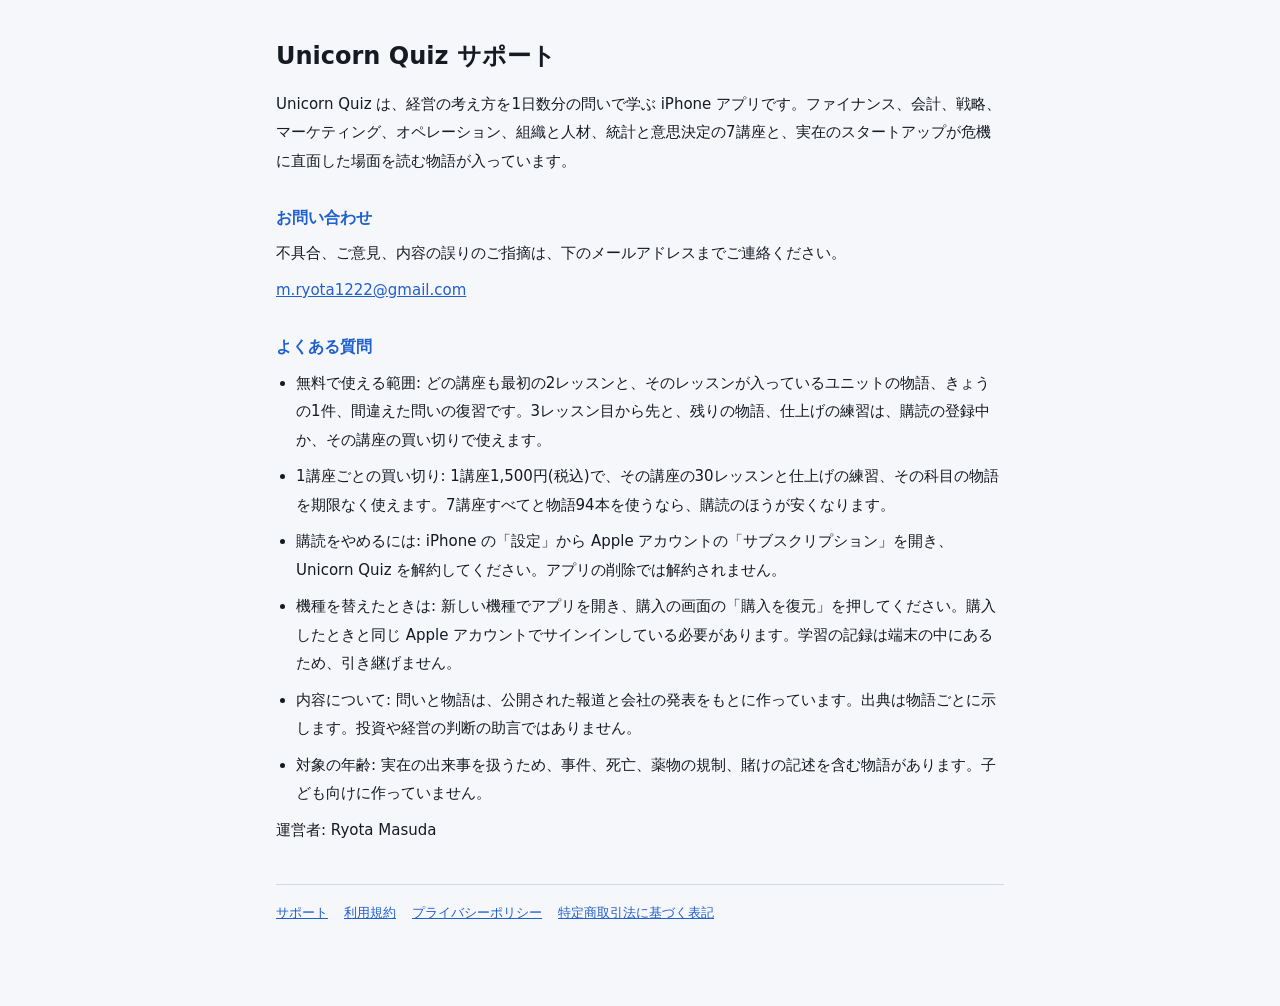
==== index.html @ a337b2cc "docs: Unicorn Quiz のサポート・規約・プライバシー・特商法の4ページを公開する Co-Authored-By: Claude Opus 5 <noreply@anthropic.co" ====
<!doctype html><html lang="ja"><head><meta charset="utf-8">
<meta name="viewport" content="width=device-width,initial-scale=1"><title>サポート | Unicorn Quiz</title>
<style>
:root{--bg:#f6f7fa;--panel:#fff;--line:#d2d9e3;--text:#161a22;--dim:#59636f;--accent:#1f5fd0}
@media (prefers-color-scheme: dark){:root{--bg:#080c18;--panel:#10172a;--line:#273252;--text:#e8ecf5;--dim:#9099b0;--accent:#7aa6f0}}
*{box-sizing:border-box}
body{background:var(--bg);color:var(--text);margin:0;line-height:1.9;font-size:15px;
 font-family:"Hiragino Sans","Hiragino Kaku Gothic ProN",system-ui,sans-serif}
main{max-width:760px;margin:0 auto;padding:40px 16px 80px}
h1{font-size:24px;line-height:1.4;margin:0 0 16px}
h2{font-size:16px;margin:28px 0 6px;color:var(--accent)}
p,li{margin:0 0 8px;overflow-wrap:anywhere}
ul{padding-left:20px;margin:0 0 8px}
a{color:var(--accent)}
nav{margin-top:40px;padding-top:16px;border-top:1px solid var(--line);font-size:13px;color:var(--dim)}
nav a{margin-right:16px}
</style></head><body><main><h1>Unicorn Quiz サポート</h1>
<p>Unicorn Quiz は、経営の考え方を1日数分の問いで学ぶ iPhone アプリです。ファイナンス、会計、戦略、マーケティング、オペレーション、組織と人材、統計と意思決定の7講座と、実在のスタートアップが危機に直面した場面を読む物語が入っています。</p>
<h2>お問い合わせ</h2>
<p>不具合、ご意見、内容の誤りのご指摘は、下のメールアドレスまでご連絡ください。</p>
<p><a href="mailto:m.ryota1222@gmail.com">m.ryota1222@gmail.com</a></p>
<h2>よくある質問</h2>
<ul>
<li>無料で使える範囲: どの講座も最初の2レッスンと、そのレッスンが入っているユニットの物語、きょうの1件、間違えた問いの復習です。3レッスン目から先と、残りの物語、仕上げの練習は、購読の登録中か、その講座の買い切りで使えます。</li>
<li>1講座ごとの買い切り: 1講座1,500円(税込)で、その講座の30レッスンと仕上げの練習、その科目の物語を期限なく使えます。7講座すべてと物語94本を使うなら、購読のほうが安くなります。</li>
<li>購読をやめるには: iPhone の「設定」から Apple アカウントの「サブスクリプション」を開き、Unicorn Quiz を解約してください。アプリの削除では解約されません。</li>
<li>機種を替えたときは: 新しい機種でアプリを開き、購入の画面の「購入を復元」を押してください。購入したときと同じ Apple アカウントでサインインしている必要があります。学習の記録は端末の中にあるため、引き継げません。</li>
<li>内容について: 問いと物語は、公開された報道と会社の発表をもとに作っています。出典は物語ごとに示します。投資や経営の判断の助言ではありません。</li>
<li>対象の年齢: 実在の出来事を扱うため、事件、死亡、薬物の規制、賭けの記述を含む物語があります。子ども向けに作っていません。</li>
</ul>
<p>運営者: Ryota Masuda</p><nav><a href="index.html">サポート</a><a href="terms.html">利用規約</a><a href="privacy.html">プライバシーポリシー</a><a href="commerce.html">特定商取引法に基づく表記</a></nav></main></body></html>
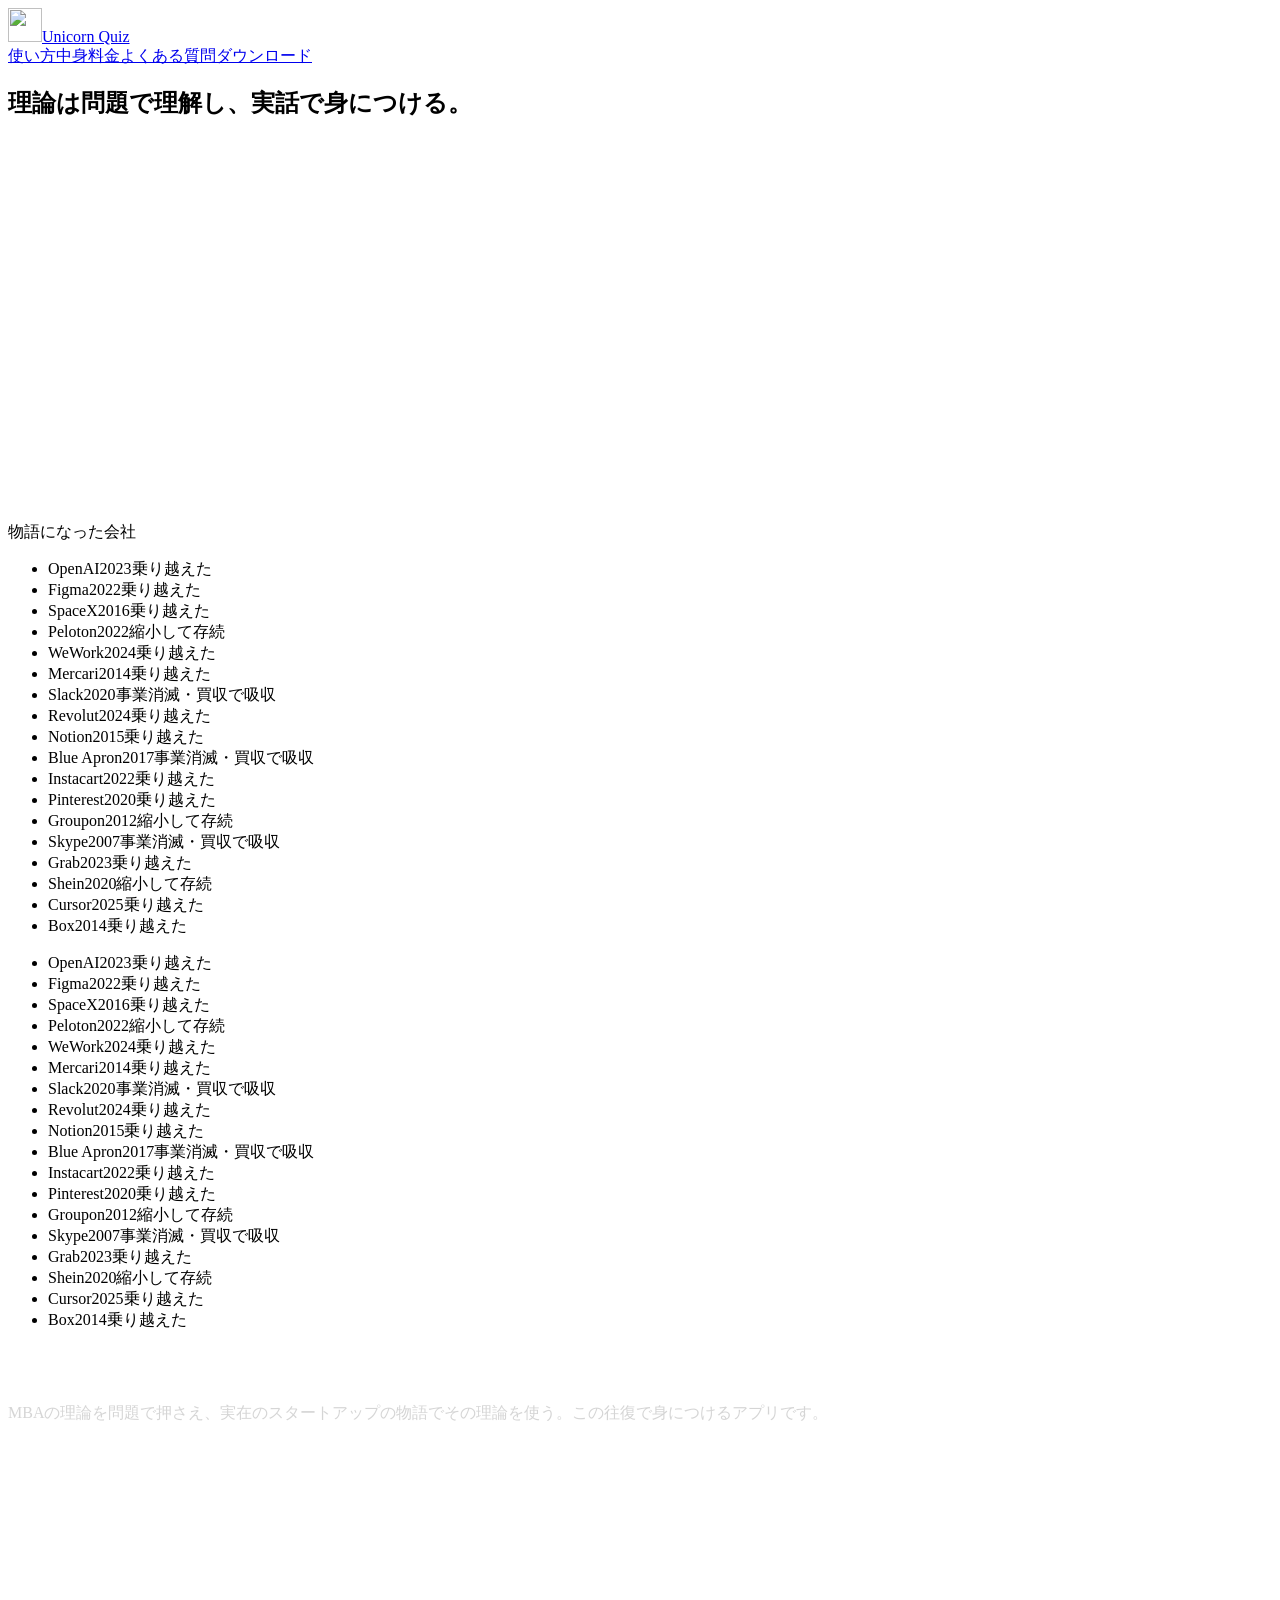
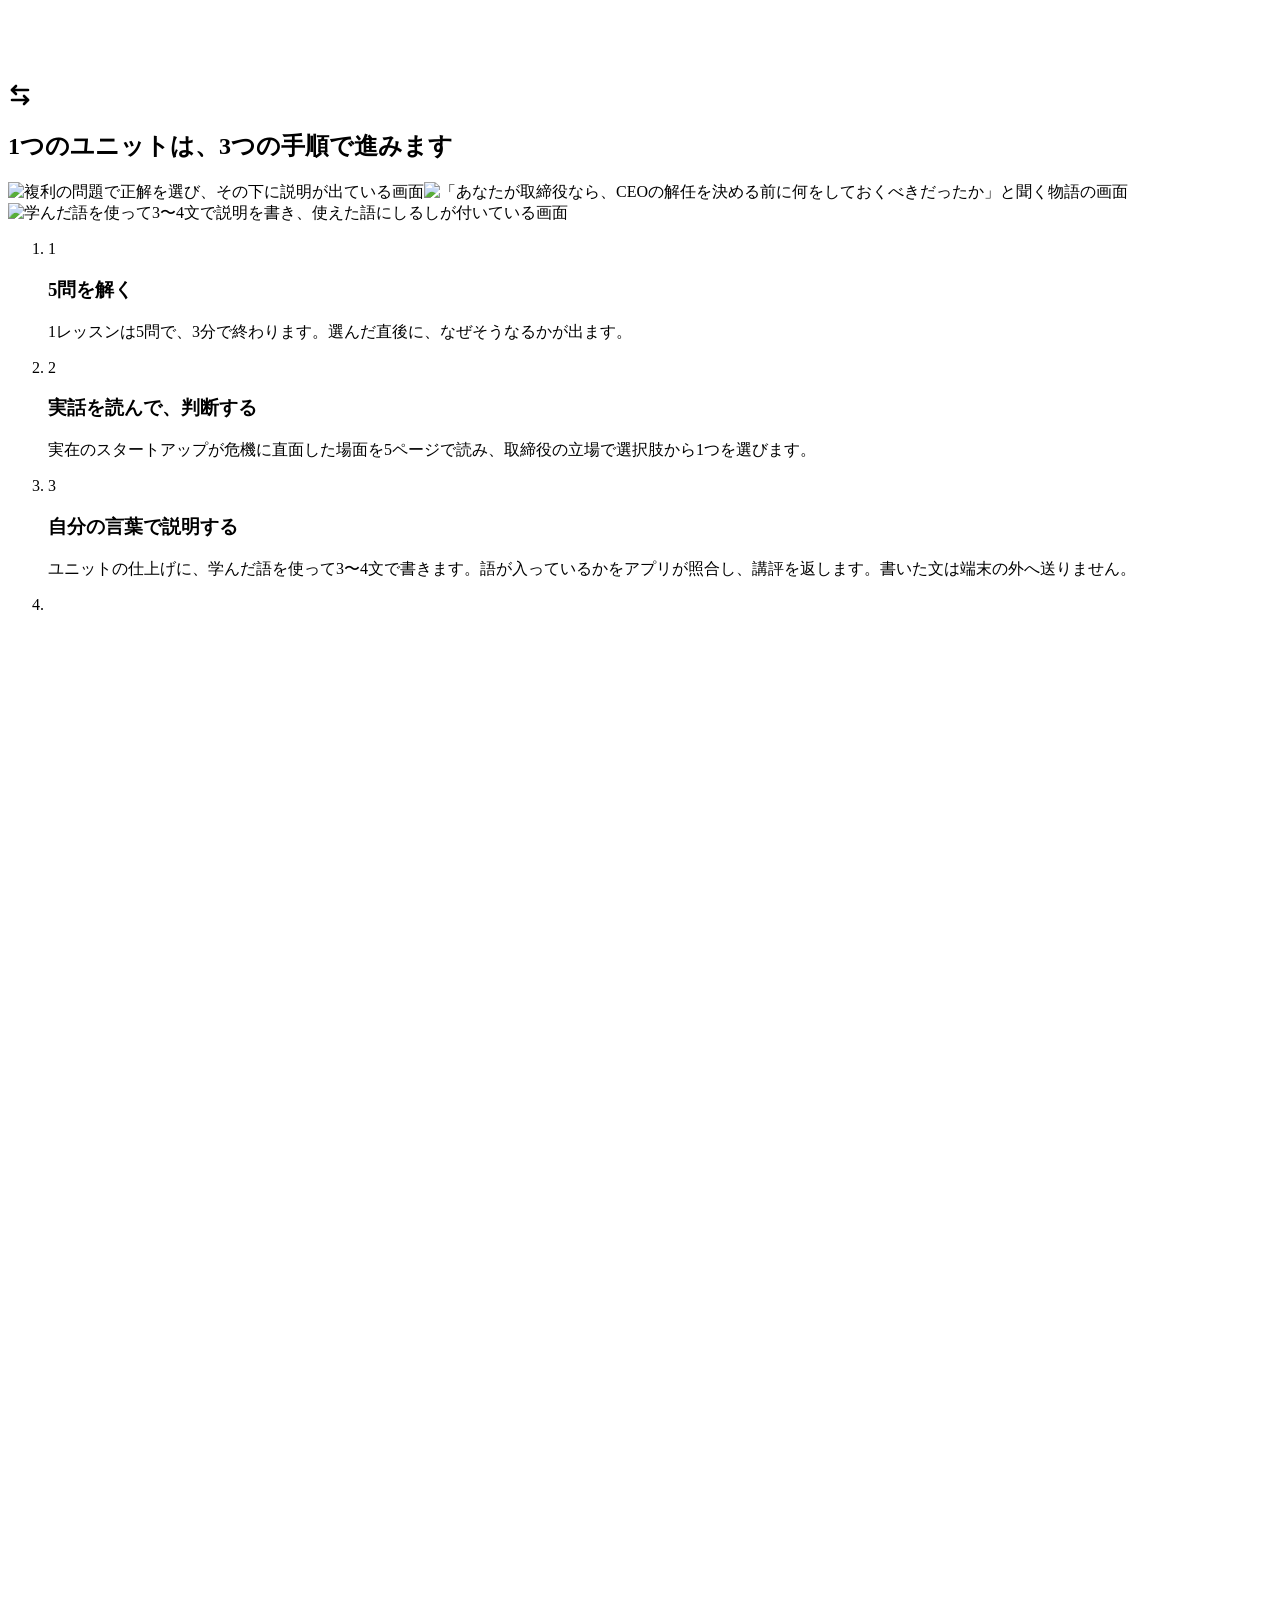
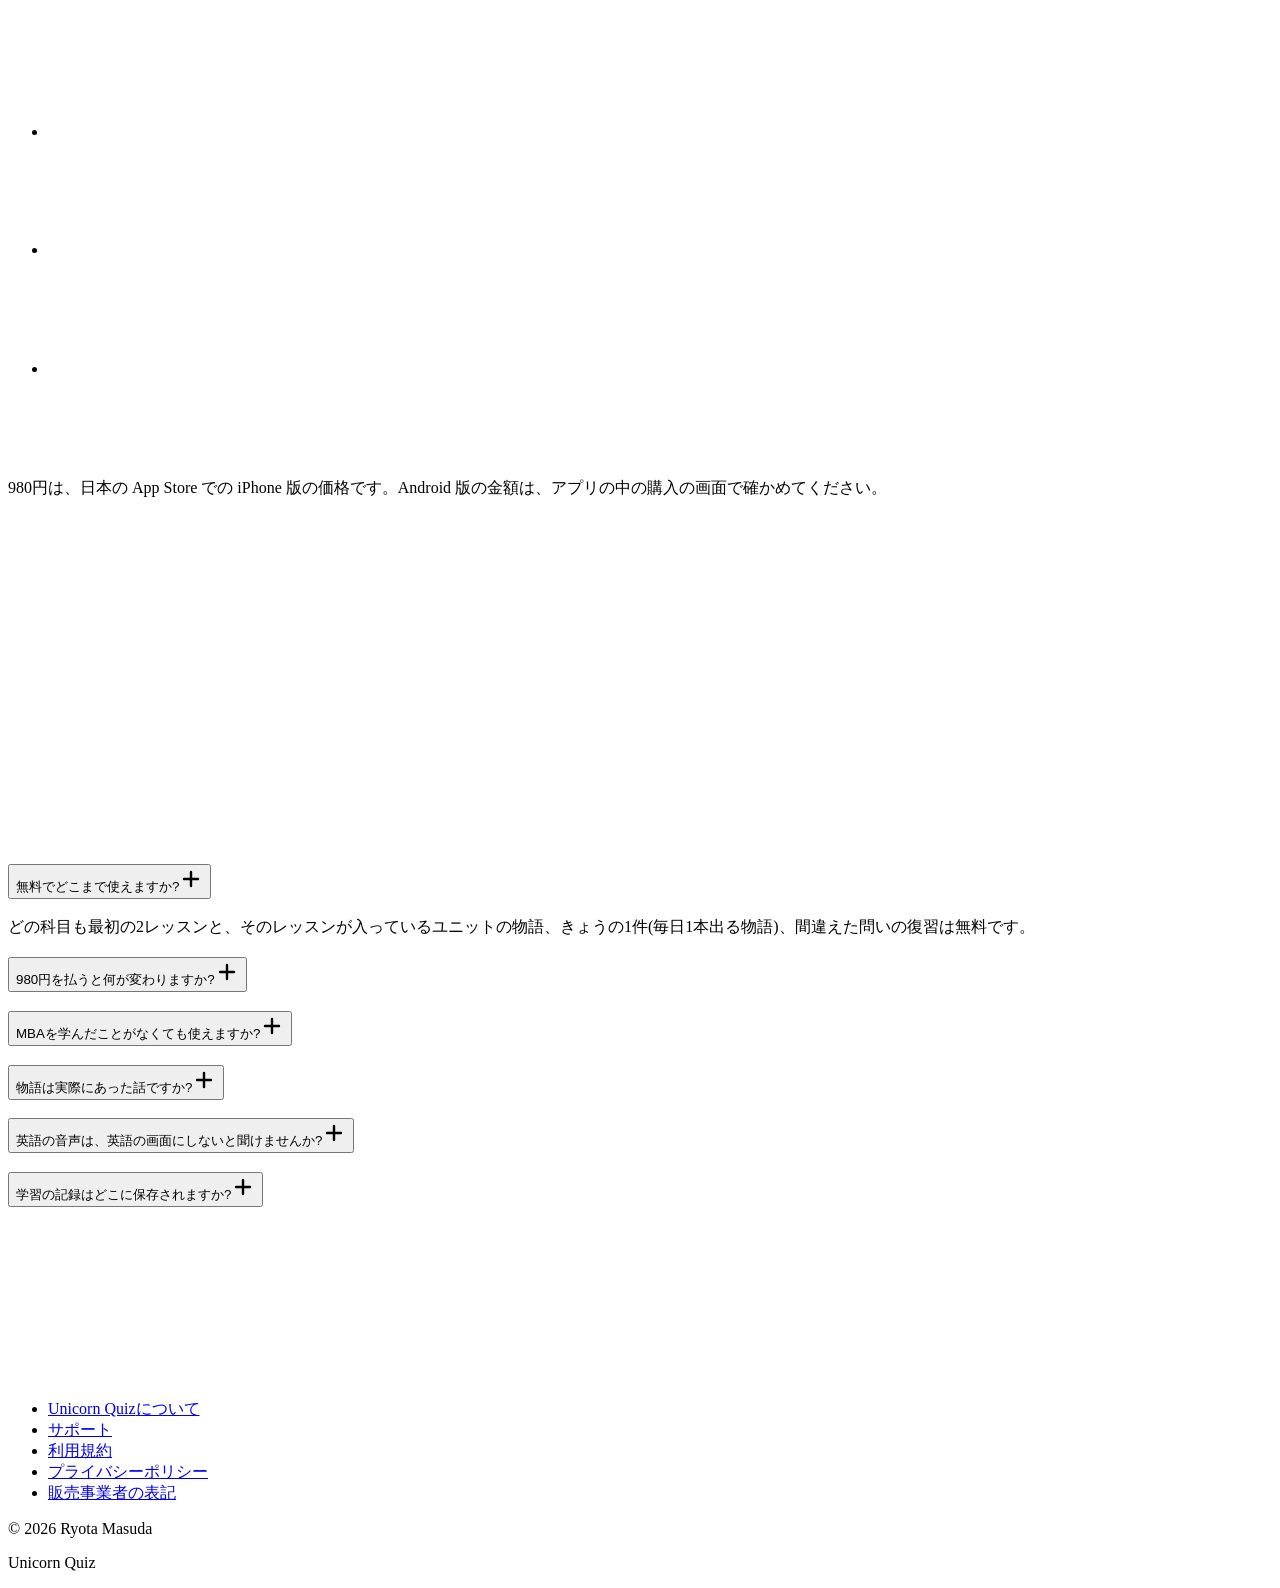
==== commit 5010159f: "feat: トップをアプリの紹介ページに替え、サポートを support.html へ移す Next.js で書き出したページを置く。privacy.html と terms.html の URL は" ====
--- a/index.html
+++ b/index.html
@@ -1,31 +1 @@
-<!doctype html><html lang="ja"><head><meta charset="utf-8">
-<meta name="viewport" content="width=device-width,initial-scale=1"><title>サポート | Unicorn Quiz</title>
-<style>
-:root{--bg:#f6f7fa;--panel:#fff;--line:#d2d9e3;--text:#161a22;--dim:#59636f;--accent:#1f5fd0}
-@media (prefers-color-scheme: dark){:root{--bg:#080c18;--panel:#10172a;--line:#273252;--text:#e8ecf5;--dim:#9099b0;--accent:#7aa6f0}}
-*{box-sizing:border-box}
-body{background:var(--bg);color:var(--text);margin:0;line-height:1.9;font-size:15px;
- font-family:"Hiragino Sans","Hiragino Kaku Gothic ProN",system-ui,sans-serif}
-main{max-width:760px;margin:0 auto;padding:40px 16px 80px}
-h1{font-size:24px;line-height:1.4;margin:0 0 16px}
-h2{font-size:16px;margin:28px 0 6px;color:var(--accent)}
-p,li{margin:0 0 8px;overflow-wrap:anywhere}
-ul{padding-left:20px;margin:0 0 8px}
-a{color:var(--accent)}
-nav{margin-top:40px;padding-top:16px;border-top:1px solid var(--line);font-size:13px;color:var(--dim)}
-nav a{margin-right:16px}
-</style></head><body><main><h1>Unicorn Quiz サポート</h1>
-<p>Unicorn Quiz は、経営の考え方を1日数分の問いで学ぶ iPhone アプリです。ファイナンス、会計、戦略、マーケティング、オペレーション、組織と人材、統計と意思決定の7講座と、実在のスタートアップが危機に直面した場面を読む物語が入っています。</p>
-<h2>お問い合わせ</h2>
-<p>不具合、ご意見、内容の誤りのご指摘は、下のメールアドレスまでご連絡ください。</p>
-<p><a href="mailto:m.ryota1222@gmail.com">m.ryota1222@gmail.com</a></p>
-<h2>よくある質問</h2>
-<ul>
-<li>無料で使える範囲: どの講座も最初の2レッスンと、そのレッスンが入っているユニットの物語、きょうの1件、間違えた問いの復習です。3レッスン目から先と、残りの物語、仕上げの練習は、購読の登録中か、その講座の買い切りで使えます。</li>
-<li>1講座ごとの買い切り: 1講座1,500円(税込)で、その講座の30レッスンと仕上げの練習、その科目の物語を期限なく使えます。7講座すべてと物語94本を使うなら、購読のほうが安くなります。</li>
-<li>購読をやめるには: iPhone の「設定」から Apple アカウントの「サブスクリプション」を開き、Unicorn Quiz を解約してください。アプリの削除では解約されません。</li>
-<li>機種を替えたときは: 新しい機種でアプリを開き、購入の画面の「購入を復元」を押してください。購入したときと同じ Apple アカウントでサインインしている必要があります。学習の記録は端末の中にあるため、引き継げません。</li>
-<li>内容について: 問いと物語は、公開された報道と会社の発表をもとに作っています。出典は物語ごとに示します。投資や経営の判断の助言ではありません。</li>
-<li>対象の年齢: 実在の出来事を扱うため、事件、死亡、薬物の規制、賭けの記述を含む物語があります。子ども向けに作っていません。</li>
-</ul>
-<p>運営者: Ryota Masuda</p><nav><a href="index.html">サポート</a><a href="terms.html">利用規約</a><a href="privacy.html">プライバシーポリシー</a><a href="commerce.html">特定商取引法に基づく表記</a></nav></main></body></html>
+<!DOCTYPE html><html lang="ja"><head><meta charSet="utf-8"/><meta name="viewport" content="width=device-width, initial-scale=1"/><link rel="preload" href="/unicornquiz-support/img/icon.png" as="image"/><link rel="preload" as="image" href="/unicornquiz-support/img/why.jpg"/><link rel="preload" as="image" href="/unicornquiz-support/img/story.jpg"/><link rel="preload" as="image" href="/unicornquiz-support/img/explain.jpg"/><link rel="stylesheet" href="/unicornquiz-support/_next/static/chunks/14knbjnxd0lnm.css" data-precedence="next"/><link rel="preload" as="script" fetchPriority="low" href="/unicornquiz-support/_next/static/chunks/0j1we3cwg31qe.js"/><script src="/unicornquiz-support/_next/static/chunks/3fbbjb0teyxpo.js" async=""></script><script src="/unicornquiz-support/_next/static/chunks/2olo2e9e-_esu.js" async=""></script><script src="/unicornquiz-support/_next/static/chunks/turbopack-3m4_ghvw83qww.js" async=""></script><script src="/unicornquiz-support/_next/static/chunks/2kl8l2e0ln__z.js" async=""></script><script src="/unicornquiz-support/_next/static/chunks/0d0ka2uyzpwrx.js" async=""></script><script src="/unicornquiz-support/_next/static/chunks/3fkvtautds3ie.js" async=""></script><link rel="preload" href="https://fonts.googleapis.com/css2?family=Archivo:wdth,wght@125,900&amp;family=Noto+Sans+JP:wght@500;700;900&amp;display=swap" as="style"/><title>Unicorn Quiz : MBAの理論を問題で理解し、スタートアップの実話で身につける</title><meta name="description" content="MBAの7科目を、1日5問の問題と、実在のスタートアップが危機に直面した物語94本で学ぶアプリです。日本語でも英語でも耳で聞けます。iPhone と Android に対応。"/><meta name="application-name" content="Unicorn Quiz"/><meta property="og:title" content="Unicorn Quiz : MBAの理論を問題で理解し、スタートアップの実話で身につける"/><meta property="og:description" content="MBAの7科目を、1日5問の問題と、実在のスタートアップが危機に直面した物語94本で学ぶアプリです。日本語でも英語でも耳で聞けます。iPhone と Android に対応。"/><meta property="og:url" content="https://ryota1222cx.github.io/unicornquiz-support"/><meta property="og:site_name" content="Unicorn Quiz"/><meta property="og:locale" content="ja_JP"/><meta property="og:image" content="https://ryota1222cx.github.io/unicornquiz-support/img/og.png"/><meta property="og:image:width" content="1200"/><meta property="og:image:height" content="630"/><meta property="og:image:alt" content="Unicorn Quiz : MBAの理論を問題で理解し、スタートアップの実話で身につける"/><meta property="og:type" content="website"/><meta name="twitter:card" content="summary_large_image"/><meta name="twitter:title" content="Unicorn Quiz : MBAの理論を問題で理解し、スタートアップの実話で身につける"/><meta name="twitter:description" content="MBAの7科目を、1日5問の問題と、実在のスタートアップが危機に直面した物語94本で学ぶアプリです。日本語でも英語でも耳で聞けます。iPhone と Android に対応。"/><meta name="twitter:image" content="https://ryota1222cx.github.io/unicornquiz-support/img/og.png"/><link rel="icon" href="/unicornquiz-support/img/icon.png"/><link rel="apple-touch-icon" href="/unicornquiz-support/img/icon.png"/><link rel="preconnect" href="https://fonts.googleapis.com"/><link rel="preconnect" href="https://fonts.gstatic.com" crossorigin=""/><link rel="stylesheet" href="https://fonts.googleapis.com/css2?family=Archivo:wdth,wght@125,900&amp;family=Noto+Sans+JP:wght@500;700;900&amp;display=swap"/><script src="/unicornquiz-support/_next/static/chunks/0cz1d0mv5g_q7.js" noModule=""></script></head><body class="antialiased"><div hidden=""><!--$--><!--/$--></div><header class="fixed inset-x-3 top-3 z-50 mx-auto max-w-4xl rounded-xl border-2 border-ink bg-white/92 shadow-[4px_4px_0_var(--color-ink)] backdrop-blur-md"><div class="flex h-13 items-center justify-between py-1.5 pl-2.5 pr-2"><a href="/unicornquiz-support/" class="latin flex items-center gap-2.5 text-[16px]"><img src="/unicornquiz-support/img/icon.png" alt="" width="34" height="34" class="rounded-lg"/>Unicorn Quiz</a><nav class="flex items-center gap-6"><a href="/unicornquiz-support/#how" class="hidden text-[13.5px] font-bold underline-offset-4 hover:underline md:block">使い方</a><a href="/unicornquiz-support/#features" class="hidden text-[13.5px] font-bold underline-offset-4 hover:underline md:block">中身</a><a href="/unicornquiz-support/#price" class="hidden text-[13.5px] font-bold underline-offset-4 hover:underline md:block">料金</a><a href="/unicornquiz-support/#faq" class="hidden text-[13.5px] font-bold underline-offset-4 hover:underline md:block">よくある質問</a><a href="https://apps.apple.com/app/apple-store/id6822587505?pt=129223245&amp;mt=8&amp;ct=home" class="rounded-lg border-2 border-ink bg-horn px-4 py-1.5 text-[13px] font-black text-ink transition-transform hover:-translate-y-0.5">ダウンロード</a></nav></div></header><main><script type="application/ld+json">{"@context":"https://schema.org","@type":"SoftwareApplication","name":"Unicorn Quiz","description":"MBAの7科目を、1日5問の問題と、実在のスタートアップが危機に直面した物語94本で学ぶアプリです。日本語でも英語でも耳で聞けます。iPhone と Android に対応。","operatingSystem":"iOS, Android","applicationCategory":"EducationalApplication","url":"https://ryota1222cx.github.io/unicornquiz-support","image":"https://ryota1222cx.github.io/unicornquiz-support/img/og.png","offers":{"@type":"Offer","price":"0","priceCurrency":"JPY"},"author":{"@type":"Person","name":"Ryota Masuda"},"downloadUrl":["https://apps.apple.com/app/apple-store/id6822587505?pt=129223245&mt=8","https://play.google.com/store/apps/details?id=com.unicornquiz.myapp"]}</script><section class="bg-navy text-white"><div class="mx-auto grid max-w-7xl items-start gap-12 px-5 pb-16 pt-28 md:min-h-[100svh] md:grid-cols-[1.05fr_0.95fr] md:gap-12 md:px-8 md:pb-20 md:pt-[max(7rem,14svh)]"><div><h1 class="text-[clamp(40px,11.6vw,58px)] font-black leading-[1.28] tracking-[-0.02em] md:text-[clamp(46px,min(6.1vw,10svh),92px)]"><span class="block overflow-hidden pb-[0.1em]"><span class="block" style="transform:translateY(115%)"><span class="mark-theory">理論</span>は</span></span><span class="block overflow-hidden pb-[0.1em]"><span class="block" style="transform:translateY(115%)">問題で理解し、</span></span><span class="block overflow-hidden pb-[0.1em]"><span class="block" style="transform:translateY(115%)"><span class="mark-story">実話</span>で</span></span><span class="block overflow-hidden pb-[0.1em]"><span class="block" style="transform:translateY(115%)">身につける。</span></span></h1><div style="opacity:0;transform:translateY(18px)"><p class="mt-6 max-w-[28em] text-[16px] text-white/85 md:text-[17px]">MBAの7科目を、1日5問の問題と、実在のスタートアップが危機に直面した物語94本で学ぶアプリです。</p><div class="mt-8"><div class="flex flex-wrap gap-4 "><a href="https://apps.apple.com/app/apple-store/id6822587505?pt=129223245&amp;mt=8&amp;ct=home" class="group inline-flex min-w-[236px] items-center justify-between gap-5 rounded-xl border-2 py-2.5 pl-5 pr-3 leading-snug text-ink transition-transform hover:-translate-x-[2px] hover:-translate-y-[2px] border-white bg-white shadow-[5px_5px_0_var(--color-horn)]"><span><span class="block text-[11.5px] font-bold text-soft">iPhone の方</span><span class="block text-[15.5px] font-black">App Store でダウンロード</span></span><span aria-hidden="true" class="grid h-9 w-9 place-items-center rounded-lg bg-ink text-white"><svg xmlns="http://www.w3.org/2000/svg" width="24" height="24" viewBox="0 0 24 24" fill="none" stroke="currentColor" stroke-width="2.6" stroke-linecap="round" stroke-linejoin="round" class="lucide lucide-arrow-down h-5 w-5" aria-hidden="true"><path d="M12 5v14"></path><path d="m19 12-7 7-7-7"></path></svg></span></a><a href="https://play.google.com/store/apps/details?id=com.unicornquiz.myapp&amp;referrer=utm_source%3Dhome%26utm_medium%3Dsite" class="group inline-flex min-w-[236px] items-center justify-between gap-5 rounded-xl border-2 py-2.5 pl-5 pr-3 leading-snug text-ink transition-transform hover:-translate-x-[2px] hover:-translate-y-[2px] border-white bg-white shadow-[5px_5px_0_var(--color-horn)]"><span><span class="block text-[11.5px] font-bold text-soft">Android の方</span><span class="block text-[15.5px] font-black">Google Play でダウンロード</span></span><span aria-hidden="true" class="grid h-9 w-9 place-items-center rounded-lg bg-ink text-white"><svg xmlns="http://www.w3.org/2000/svg" width="24" height="24" viewBox="0 0 24 24" fill="none" stroke="currentColor" stroke-width="2.6" stroke-linecap="round" stroke-linejoin="round" class="lucide lucide-arrow-down h-5 w-5" aria-hidden="true"><path d="M12 5v14"></path><path d="m19 12-7 7-7-7"></path></svg></span></a></div></div><p class="mt-4 text-[13px] text-white/65">無料で始められます。アカウント登録はありません。</p></div></div><div class="mx-auto w-full max-w-[520px]" style="opacity:0;transform:translateY(50px)"><p class="mb-3 w-fit rounded-md bg-white px-3 py-1 text-[13px] font-black text-ink">アプリに入っている問題を、ここで1問</p><div class="rounded-[1.4rem] border-2 border-ink bg-white text-ink shadow-[8px_8px_0_var(--color-horn)]"><div class="flex border-b-2 border-ink text-[13px] font-bold" role="tablist" aria-label="アプリに入っている問題を、ここで1問"><button role="tab" aria-selected="true" class="flex flex-1 items-center justify-center gap-2 py-3 transition-colors first:rounded-tl-[1.25rem] last:rounded-tr-[1.25rem] border-r-2 border-ink bg-theory text-white"><span class="latin text-[15px]">1</span>理論を問題で</button><button role="tab" aria-selected="false" class="flex flex-1 items-center justify-center gap-2 py-3 transition-colors first:rounded-tl-[1.25rem] last:rounded-tr-[1.25rem]  bg-paper text-soft"><span class="latin text-[15px]">2</span>実話で使う</button></div><div class="p-5 md:p-6" style="opacity:1;transform:none"><p class="text-[12px] font-bold text-soft">組織と人材<!-- --> / <!-- -->交渉と企業統治<!-- --> / <!-- -->取締役会の役割</p><p class="mt-3 text-[16px] font-bold leading-[1.6] md:text-[17px]">株式会社の取締役会の主な役割として正しいものはどれか。</p><ul class="mt-4 space-y-2.5"><li><button class="w-full rounded-xl border-2 px-4 py-3 text-left text-[14px] font-bold leading-snug transition-all border-line bg-white hover:border-ink hover:shadow-[3px_3px_0_var(--color-ink)]"><span class="flex items-start gap-2"><span>株主総会で決まった配当を、株主ごとに計算して支払う手続きを行う</span></span></button></li><li><button class="w-full rounded-xl border-2 px-4 py-3 text-left text-[14px] font-bold leading-snug transition-all border-line bg-white hover:border-ink hover:shadow-[3px_3px_0_var(--color-ink)]"><span class="flex items-start gap-2"><span>経営の監督と、社長の選任・解任や大きな投資などの重要な決定の承認</span></span></button></li><li><button class="w-full rounded-xl border-2 px-4 py-3 text-left text-[14px] font-bold leading-snug transition-all border-line bg-white hover:border-ink hover:shadow-[3px_3px_0_var(--color-ink)]"><span class="flex items-start gap-2"><span>社員の採用と評価の最終判断を行い、人事の方針を細かく決める</span></span></button></li><li><button class="w-full rounded-xl border-2 px-4 py-3 text-left text-[14px] font-bold leading-snug transition-all border-line bg-white hover:border-ink hover:shadow-[3px_3px_0_var(--color-ink)]"><span class="flex items-start gap-2"><span>日々の業務の進め方を細かく決め、各部門に指示を出して進み具合を管理する</span></span></button></li></ul><div aria-live="polite"></div></div></div></div></div></section><div class="relative flex items-stretch border-y-2 border-ink bg-horn"><p class="relative z-10 flex shrink-0 items-center border-r-2 border-ink bg-ink px-4 text-[12.5px] font-bold text-white md:px-6 md:text-[14px]">物語になった会社</p><div class="overflow-hidden py-3"><div class="marquee-track"><ul aria-hidden="false" class="flex shrink-0 items-center"><li class="flex items-center gap-2.5 whitespace-nowrap px-5"><span class="latin text-[17px] md:text-[20px]">OpenAI</span><span class="latin text-[13px] opacity-60">2023</span><span class="rounded-md border-2 border-ink px-2 py-0.5 text-[11.5px] font-bold leading-tight bg-ok text-white">乗り越えた</span></li><li class="flex items-center gap-2.5 whitespace-nowrap px-5"><span class="latin text-[17px] md:text-[20px]">Figma</span><span class="latin text-[13px] opacity-60">2022</span><span class="rounded-md border-2 border-ink px-2 py-0.5 text-[11.5px] font-bold leading-tight bg-ok text-white">乗り越えた</span></li><li class="flex items-center gap-2.5 whitespace-nowrap px-5"><span class="latin text-[17px] md:text-[20px]">SpaceX</span><span class="latin text-[13px] opacity-60">2016</span><span class="rounded-md border-2 border-ink px-2 py-0.5 text-[11.5px] font-bold leading-tight bg-ok text-white">乗り越えた</span></li><li class="flex items-center gap-2.5 whitespace-nowrap px-5"><span class="latin text-[17px] md:text-[20px]">Peloton</span><span class="latin text-[13px] opacity-60">2022</span><span class="rounded-md border-2 border-ink px-2 py-0.5 text-[11.5px] font-bold leading-tight bg-white text-ink">縮小して存続</span></li><li class="flex items-center gap-2.5 whitespace-nowrap px-5"><span class="latin text-[17px] md:text-[20px]">WeWork</span><span class="latin text-[13px] opacity-60">2024</span><span class="rounded-md border-2 border-ink px-2 py-0.5 text-[11.5px] font-bold leading-tight bg-ok text-white">乗り越えた</span></li><li class="flex items-center gap-2.5 whitespace-nowrap px-5"><span class="latin text-[17px] md:text-[20px]">Mercari</span><span class="latin text-[13px] opacity-60">2014</span><span class="rounded-md border-2 border-ink px-2 py-0.5 text-[11.5px] font-bold leading-tight bg-ok text-white">乗り越えた</span></li><li class="flex items-center gap-2.5 whitespace-nowrap px-5"><span class="latin text-[17px] md:text-[20px]">Slack</span><span class="latin text-[13px] opacity-60">2020</span><span class="rounded-md border-2 border-ink px-2 py-0.5 text-[11.5px] font-bold leading-tight bg-ink text-white">事業消滅・買収で吸収</span></li><li class="flex items-center gap-2.5 whitespace-nowrap px-5"><span class="latin text-[17px] md:text-[20px]">Revolut</span><span class="latin text-[13px] opacity-60">2024</span><span class="rounded-md border-2 border-ink px-2 py-0.5 text-[11.5px] font-bold leading-tight bg-ok text-white">乗り越えた</span></li><li class="flex items-center gap-2.5 whitespace-nowrap px-5"><span class="latin text-[17px] md:text-[20px]">Notion</span><span class="latin text-[13px] opacity-60">2015</span><span class="rounded-md border-2 border-ink px-2 py-0.5 text-[11.5px] font-bold leading-tight bg-ok text-white">乗り越えた</span></li><li class="flex items-center gap-2.5 whitespace-nowrap px-5"><span class="latin text-[17px] md:text-[20px]">Blue Apron</span><span class="latin text-[13px] opacity-60">2017</span><span class="rounded-md border-2 border-ink px-2 py-0.5 text-[11.5px] font-bold leading-tight bg-ink text-white">事業消滅・買収で吸収</span></li><li class="flex items-center gap-2.5 whitespace-nowrap px-5"><span class="latin text-[17px] md:text-[20px]">Instacart</span><span class="latin text-[13px] opacity-60">2022</span><span class="rounded-md border-2 border-ink px-2 py-0.5 text-[11.5px] font-bold leading-tight bg-ok text-white">乗り越えた</span></li><li class="flex items-center gap-2.5 whitespace-nowrap px-5"><span class="latin text-[17px] md:text-[20px]">Pinterest</span><span class="latin text-[13px] opacity-60">2020</span><span class="rounded-md border-2 border-ink px-2 py-0.5 text-[11.5px] font-bold leading-tight bg-ok text-white">乗り越えた</span></li><li class="flex items-center gap-2.5 whitespace-nowrap px-5"><span class="latin text-[17px] md:text-[20px]">Groupon</span><span class="latin text-[13px] opacity-60">2012</span><span class="rounded-md border-2 border-ink px-2 py-0.5 text-[11.5px] font-bold leading-tight bg-white text-ink">縮小して存続</span></li><li class="flex items-center gap-2.5 whitespace-nowrap px-5"><span class="latin text-[17px] md:text-[20px]">Skype</span><span class="latin text-[13px] opacity-60">2007</span><span class="rounded-md border-2 border-ink px-2 py-0.5 text-[11.5px] font-bold leading-tight bg-ink text-white">事業消滅・買収で吸収</span></li><li class="flex items-center gap-2.5 whitespace-nowrap px-5"><span class="latin text-[17px] md:text-[20px]">Grab</span><span class="latin text-[13px] opacity-60">2023</span><span class="rounded-md border-2 border-ink px-2 py-0.5 text-[11.5px] font-bold leading-tight bg-ok text-white">乗り越えた</span></li><li class="flex items-center gap-2.5 whitespace-nowrap px-5"><span class="latin text-[17px] md:text-[20px]">Shein</span><span class="latin text-[13px] opacity-60">2020</span><span class="rounded-md border-2 border-ink px-2 py-0.5 text-[11.5px] font-bold leading-tight bg-white text-ink">縮小して存続</span></li><li class="flex items-center gap-2.5 whitespace-nowrap px-5"><span class="latin text-[17px] md:text-[20px]">Cursor</span><span class="latin text-[13px] opacity-60">2025</span><span class="rounded-md border-2 border-ink px-2 py-0.5 text-[11.5px] font-bold leading-tight bg-ok text-white">乗り越えた</span></li><li class="flex items-center gap-2.5 whitespace-nowrap px-5"><span class="latin text-[17px] md:text-[20px]">Box</span><span class="latin text-[13px] opacity-60">2014</span><span class="rounded-md border-2 border-ink px-2 py-0.5 text-[11.5px] font-bold leading-tight bg-ok text-white">乗り越えた</span></li></ul><ul aria-hidden="true" class="flex shrink-0 items-center"><li class="flex items-center gap-2.5 whitespace-nowrap px-5"><span class="latin text-[17px] md:text-[20px]">OpenAI</span><span class="latin text-[13px] opacity-60">2023</span><span class="rounded-md border-2 border-ink px-2 py-0.5 text-[11.5px] font-bold leading-tight bg-ok text-white">乗り越えた</span></li><li class="flex items-center gap-2.5 whitespace-nowrap px-5"><span class="latin text-[17px] md:text-[20px]">Figma</span><span class="latin text-[13px] opacity-60">2022</span><span class="rounded-md border-2 border-ink px-2 py-0.5 text-[11.5px] font-bold leading-tight bg-ok text-white">乗り越えた</span></li><li class="flex items-center gap-2.5 whitespace-nowrap px-5"><span class="latin text-[17px] md:text-[20px]">SpaceX</span><span class="latin text-[13px] opacity-60">2016</span><span class="rounded-md border-2 border-ink px-2 py-0.5 text-[11.5px] font-bold leading-tight bg-ok text-white">乗り越えた</span></li><li class="flex items-center gap-2.5 whitespace-nowrap px-5"><span class="latin text-[17px] md:text-[20px]">Peloton</span><span class="latin text-[13px] opacity-60">2022</span><span class="rounded-md border-2 border-ink px-2 py-0.5 text-[11.5px] font-bold leading-tight bg-white text-ink">縮小して存続</span></li><li class="flex items-center gap-2.5 whitespace-nowrap px-5"><span class="latin text-[17px] md:text-[20px]">WeWork</span><span class="latin text-[13px] opacity-60">2024</span><span class="rounded-md border-2 border-ink px-2 py-0.5 text-[11.5px] font-bold leading-tight bg-ok text-white">乗り越えた</span></li><li class="flex items-center gap-2.5 whitespace-nowrap px-5"><span class="latin text-[17px] md:text-[20px]">Mercari</span><span class="latin text-[13px] opacity-60">2014</span><span class="rounded-md border-2 border-ink px-2 py-0.5 text-[11.5px] font-bold leading-tight bg-ok text-white">乗り越えた</span></li><li class="flex items-center gap-2.5 whitespace-nowrap px-5"><span class="latin text-[17px] md:text-[20px]">Slack</span><span class="latin text-[13px] opacity-60">2020</span><span class="rounded-md border-2 border-ink px-2 py-0.5 text-[11.5px] font-bold leading-tight bg-ink text-white">事業消滅・買収で吸収</span></li><li class="flex items-center gap-2.5 whitespace-nowrap px-5"><span class="latin text-[17px] md:text-[20px]">Revolut</span><span class="latin text-[13px] opacity-60">2024</span><span class="rounded-md border-2 border-ink px-2 py-0.5 text-[11.5px] font-bold leading-tight bg-ok text-white">乗り越えた</span></li><li class="flex items-center gap-2.5 whitespace-nowrap px-5"><span class="latin text-[17px] md:text-[20px]">Notion</span><span class="latin text-[13px] opacity-60">2015</span><span class="rounded-md border-2 border-ink px-2 py-0.5 text-[11.5px] font-bold leading-tight bg-ok text-white">乗り越えた</span></li><li class="flex items-center gap-2.5 whitespace-nowrap px-5"><span class="latin text-[17px] md:text-[20px]">Blue Apron</span><span class="latin text-[13px] opacity-60">2017</span><span class="rounded-md border-2 border-ink px-2 py-0.5 text-[11.5px] font-bold leading-tight bg-ink text-white">事業消滅・買収で吸収</span></li><li class="flex items-center gap-2.5 whitespace-nowrap px-5"><span class="latin text-[17px] md:text-[20px]">Instacart</span><span class="latin text-[13px] opacity-60">2022</span><span class="rounded-md border-2 border-ink px-2 py-0.5 text-[11.5px] font-bold leading-tight bg-ok text-white">乗り越えた</span></li><li class="flex items-center gap-2.5 whitespace-nowrap px-5"><span class="latin text-[17px] md:text-[20px]">Pinterest</span><span class="latin text-[13px] opacity-60">2020</span><span class="rounded-md border-2 border-ink px-2 py-0.5 text-[11.5px] font-bold leading-tight bg-ok text-white">乗り越えた</span></li><li class="flex items-center gap-2.5 whitespace-nowrap px-5"><span class="latin text-[17px] md:text-[20px]">Groupon</span><span class="latin text-[13px] opacity-60">2012</span><span class="rounded-md border-2 border-ink px-2 py-0.5 text-[11.5px] font-bold leading-tight bg-white text-ink">縮小して存続</span></li><li class="flex items-center gap-2.5 whitespace-nowrap px-5"><span class="latin text-[17px] md:text-[20px]">Skype</span><span class="latin text-[13px] opacity-60">2007</span><span class="rounded-md border-2 border-ink px-2 py-0.5 text-[11.5px] font-bold leading-tight bg-ink text-white">事業消滅・買収で吸収</span></li><li class="flex items-center gap-2.5 whitespace-nowrap px-5"><span class="latin text-[17px] md:text-[20px]">Grab</span><span class="latin text-[13px] opacity-60">2023</span><span class="rounded-md border-2 border-ink px-2 py-0.5 text-[11.5px] font-bold leading-tight bg-ok text-white">乗り越えた</span></li><li class="flex items-center gap-2.5 whitespace-nowrap px-5"><span class="latin text-[17px] md:text-[20px]">Shein</span><span class="latin text-[13px] opacity-60">2020</span><span class="rounded-md border-2 border-ink px-2 py-0.5 text-[11.5px] font-bold leading-tight bg-white text-ink">縮小して存続</span></li><li class="flex items-center gap-2.5 whitespace-nowrap px-5"><span class="latin text-[17px] md:text-[20px]">Cursor</span><span class="latin text-[13px] opacity-60">2025</span><span class="rounded-md border-2 border-ink px-2 py-0.5 text-[11.5px] font-bold leading-tight bg-ok text-white">乗り越えた</span></li><li class="flex items-center gap-2.5 whitespace-nowrap px-5"><span class="latin text-[17px] md:text-[20px]">Box</span><span class="latin text-[13px] opacity-60">2014</span><span class="rounded-md border-2 border-ink px-2 py-0.5 text-[11.5px] font-bold leading-tight bg-ok text-white">乗り越えた</span></li></ul></div></div></div><section class="mx-auto max-w-7xl px-5 py-24 md:px-8 md:py-36"><div style="opacity:0;transform:translateY(28px)"><h2 class="text-[clamp(30px,7vw,64px)] font-black leading-[1.25] tracking-[-0.02em]"><span class="inline-block">読んで分かった理論を、</span><span class="inline-block">実話の場面で</span><span class="inline-block">使ってみる</span></h2></div><p class="mt-8 max-w-[24em] text-[clamp(21px,3.4vw,36px)] font-black leading-[1.6]" aria-label="MBAの理論を問題で押さえ、実在のスタートアップの物語でその理論を使う。この往復で身につけるアプリです。"><span aria-hidden="true"><span style="opacity:0.16">M</span></span><span aria-hidden="true"><span style="opacity:0.16">B</span></span><span aria-hidden="true"><span style="opacity:0.16">A</span></span><span aria-hidden="true"><span style="opacity:0.16">の</span></span><span aria-hidden="true"><span style="opacity:0.16">理</span></span><span aria-hidden="true"><span style="opacity:0.16">論</span></span><span aria-hidden="true"><span style="opacity:0.16">を</span></span><span aria-hidden="true"><span style="opacity:0.16">問</span></span><span aria-hidden="true"><span style="opacity:0.16">題</span></span><span aria-hidden="true"><span style="opacity:0.16">で</span></span><span aria-hidden="true"><span style="opacity:0.16">押</span></span><span aria-hidden="true"><span style="opacity:0.16">さ</span></span><span aria-hidden="true"><span style="opacity:0.16">え</span></span><span aria-hidden="true"><span style="opacity:0.16">、</span></span><span aria-hidden="true"><span style="opacity:0.16">実</span></span><span aria-hidden="true"><span style="opacity:0.16">在</span></span><span aria-hidden="true"><span style="opacity:0.16">の</span></span><span aria-hidden="true"><span style="opacity:0.16">ス</span></span><span aria-hidden="true"><span style="opacity:0.16">タ</span></span><span aria-hidden="true"><span style="opacity:0.16">ー</span></span><span aria-hidden="true"><span style="opacity:0.16">ト</span></span><span aria-hidden="true"><span style="opacity:0.16">ア</span></span><span aria-hidden="true"><span style="opacity:0.16">ッ</span></span><span aria-hidden="true"><span style="opacity:0.16">プ</span></span><span aria-hidden="true"><span style="opacity:0.16">の</span></span><span aria-hidden="true"><span style="opacity:0.16">物</span></span><span aria-hidden="true"><span style="opacity:0.16">語</span></span><span aria-hidden="true"><span style="opacity:0.16">で</span></span><span aria-hidden="true"><span style="opacity:0.16">そ</span></span><span aria-hidden="true"><span style="opacity:0.16">の</span></span><span aria-hidden="true"><span style="opacity:0.16">理</span></span><span aria-hidden="true"><span style="opacity:0.16">論</span></span><span aria-hidden="true"><span style="opacity:0.16">を</span></span><span aria-hidden="true"><span style="opacity:0.16">使</span></span><span aria-hidden="true"><span style="opacity:0.16">う</span></span><span aria-hidden="true"><span style="opacity:0.16">。</span></span><span aria-hidden="true"><span style="opacity:0.16">こ</span></span><span aria-hidden="true"><span style="opacity:0.16">の</span></span><span aria-hidden="true"><span style="opacity:0.16">往</span></span><span aria-hidden="true"><span style="opacity:0.16">復</span></span><span aria-hidden="true"><span style="opacity:0.16">で</span></span><span aria-hidden="true"><span style="opacity:0.16">身</span></span><span aria-hidden="true"><span style="opacity:0.16">に</span></span><span aria-hidden="true"><span style="opacity:0.16">つ</span></span><span aria-hidden="true"><span style="opacity:0.16">け</span></span><span aria-hidden="true"><span style="opacity:0.16">る</span></span><span aria-hidden="true"><span style="opacity:0.16">ア</span></span><span aria-hidden="true"><span style="opacity:0.16">プ</span></span><span aria-hidden="true"><span style="opacity:0.16">リ</span></span><span aria-hidden="true"><span style="opacity:0.16">で</span></span><span aria-hidden="true"><span style="opacity:0.16">す</span></span><span aria-hidden="true"><span style="opacity:0.16">。</span></span></p><div class="mt-14 grid items-stretch gap-4 md:mt-20 md:grid-cols-[1fr_auto_1fr] md:gap-6"><div class="" style="opacity:0;transform:translateY(28px)"><article class="h-full overflow-hidden rounded-[1.4rem] border-2 border-ink shadow-[6px_6px_0_var(--color-ink)] p-7 md:p-10 bg-theory text-white"><p class="w-fit rounded-md border-2 border-ink bg-white px-3 py-0.5 text-[14px] font-black text-ink">理論</p><h3 class="mt-4 text-[clamp(26px,3.6vw,44px)] font-black leading-[1.25]">問題で理解する</h3><p class="mt-4 text-[15px] md:text-[16px]">1レッスンは5問で、3分で終わります。4つの選択肢には、正解にも誤りにも、なぜそうなるかの説明が付きます。</p></article></div><div class="md:col-start-3" style="opacity:0;transform:translateY(28px)"><article class="h-full overflow-hidden rounded-[1.4rem] border-2 border-ink shadow-[6px_6px_0_var(--color-ink)] p-7 md:p-10 bg-horn"><p class="w-fit rounded-md border-2 border-ink bg-white px-3 py-0.5 text-[14px] font-black text-ink">実話</p><h3 class="mt-4 text-[clamp(26px,3.6vw,44px)] font-black leading-[1.25]">物語で使う</h3><p class="mt-4 text-[15px] md:text-[16px]">実際に起きた出来事を5ページで読み、「あなたが取締役ならどう決めるか」に答えます。物語は、その理論を学ぶユニットと結び付いています。</p></article></div><div aria-hidden="true" class="flex items-center justify-center md:col-start-2 md:row-start-1"><span class="grid h-14 w-14 rotate-90 place-items-center rounded-full border-2 border-ink bg-white shadow-[3px_3px_0_var(--color-ink)] md:rotate-0"><svg xmlns="http://www.w3.org/2000/svg" width="24" height="24" viewBox="0 0 24 24" fill="none" stroke="currentColor" stroke-width="2.6" stroke-linecap="round" stroke-linejoin="round" class="lucide lucide-arrow-left-right h-6 w-6" aria-hidden="true"><path d="M8 3 4 7l4 4"></path><path d="M4 7h16"></path><path d="m16 21 4-4-4-4"></path><path d="M20 17H4"></path></svg></span></div></div></section><section id="how" class="relative h-[300svh] scroll-mt-0 border-y-2 border-ink bg-theory-soft"><div class="sticky top-0 flex h-[100svh] flex-col overflow-hidden pt-20 md:pt-24"><div class="mx-auto grid w-full max-w-7xl flex-1 grid-rows-[auto_1fr_auto] gap-5 px-5 pb-6 md:grid-cols-2 md:grid-rows-[auto_1fr] md:gap-x-16 md:px-8 md:pb-12"><h2 class="text-[clamp(24px,6vw,56px)] font-black leading-[1.3] tracking-[-0.02em] md:col-span-2"><span class="inline-block">1つのユニットは、</span><span class="inline-block">3つの手順で進みます</span></h2><div class="row-start-2 flex min-h-0 items-center justify-center md:col-start-2"><div class="relative aspect-[1320/2868] overflow-hidden rounded-[2.4rem] border-[7px] border-ink bg-white shadow-[8px_8px_0_var(--color-horn)] h-[calc(100%-10px)] max-h-[610px]"><img src="/unicornquiz-support/img/why.jpg" alt="複利の問題で正解を選び、その下に説明が出ている画面" class="absolute inset-0 h-full w-full object-cover object-top transition-opacity duration-500 opacity-100"/><img src="/unicornquiz-support/img/story.jpg" alt="「あなたが取締役なら、CEOの解任を決める前に何をしておくべきだったか」と聞く物語の画面" class="absolute inset-0 h-full w-full object-cover object-top transition-opacity duration-500 opacity-0"/><img src="/unicornquiz-support/img/explain.jpg" alt="学んだ語を使って3〜4文で説明を書き、使えた語にしるしが付いている画面" class="absolute inset-0 h-full w-full object-cover object-top transition-opacity duration-500 opacity-0"/></div></div><ol class="row-start-3 md:col-start-1 md:row-start-2 md:flex md:flex-col md:justify-center md:gap-4"><li class="rounded-2xl border-2 transition-all duration-300 md:px-6 md:py-5 block border-transparent md:border-ink md:bg-white md:shadow-[5px_5px_0_var(--color-ink)]"><div class="flex items-start gap-4"><span aria-hidden="true" class="latin text-[46px] leading-[1] text-theory md:text-[56px]">1</span><div><h3 class="text-[19px] font-black leading-snug md:text-[23px]">5問を解く</h3><p class="mt-1.5 text-[13.5px] leading-relaxed text-soft md:text-[15px]">1レッスンは5問で、3分で終わります。選んだ直後に、なぜそうなるかが出ます。</p></div></div></li><li class="rounded-2xl border-2 transition-all duration-300 md:px-6 md:py-5 hidden border-transparent md:block md:opacity-40"><div class="flex items-start gap-4"><span aria-hidden="true" class="latin text-[46px] leading-[1] text-theory md:text-[56px]">2</span><div><h3 class="text-[19px] font-black leading-snug md:text-[23px]">実話を読んで、判断する</h3><p class="mt-1.5 text-[13.5px] leading-relaxed text-soft md:text-[15px]">実在のスタートアップが危機に直面した場面を5ページで読み、取締役の立場で選択肢から1つを選びます。</p></div></div></li><li class="rounded-2xl border-2 transition-all duration-300 md:px-6 md:py-5 hidden border-transparent md:block md:opacity-40"><div class="flex items-start gap-4"><span aria-hidden="true" class="latin text-[46px] leading-[1] text-theory md:text-[56px]">3</span><div><h3 class="text-[19px] font-black leading-snug md:text-[23px]">自分の言葉で説明する</h3><p class="mt-1.5 text-[13.5px] leading-relaxed text-soft md:text-[15px]">ユニットの仕上げに、学んだ語を使って3〜4文で書きます。語が入っているかをアプリが照合し、講評を返します。書いた文は端末の外へ送りません。</p></div></div></li><li aria-hidden="true" class="mt-4 flex gap-2 md:hidden"><span class="h-2 flex-1 rounded-sm border-2 border-ink bg-theory"></span><span class="h-2 flex-1 rounded-sm border-2 border-ink bg-white"></span><span class="h-2 flex-1 rounded-sm border-2 border-ink bg-white"></span></li></ol></div></div></section><section id="features" class="mx-auto max-w-7xl px-5 py-24 md:px-8 md:py-36"><div style="opacity:0;transform:translateY(28px)"><h2 class="text-[clamp(30px,7vw,64px)] font-black leading-[1.25] tracking-[-0.02em]"><span class="inline-block">MBAの初級を、</span><span class="inline-block">スマホ1台に</span></h2></div><div class="mt-12 grid gap-5 md:mt-16 md:grid-cols-6 md:gap-6"><div class="md:col-span-4" style="opacity:0;transform:translateY(28px)"><article class="h-full overflow-hidden rounded-[1.4rem] border-2 border-ink shadow-[6px_6px_0_var(--color-ink)] bg-white p-7 md:p-10"><svg xmlns="http://www.w3.org/2000/svg" width="24" height="24" viewBox="0 0 24 24" fill="none" stroke="currentColor" stroke-width="2.2" stroke-linecap="round" stroke-linejoin="round" class="lucide lucide-list-checks h-8 w-8 text-theory" aria-hidden="true"><path d="M13 5h8"></path><path d="M13 12h8"></path><path d="M13 19h8"></path><path d="m3 17 2 2 4-4"></path><path d="m3 7 2 2 4-4"></path></svg><div class="mt-3 flex flex-wrap items-end gap-x-8 gap-y-2"><h3 class="text-[clamp(23px,2.8vw,34px)] font-black leading-[1.3] tracking-[-0.01em] md:text-[clamp(28px,3.4vw,44px)]"><span class="inline-block">7科目を、</span><span class="inline-block">5問ずつ</span></h3><p class="latin text-[clamp(64px,9vw,128px)] leading-[0.9] text-theory"><span>1050</span><span class="ml-1 font-sans text-[0.26em] font-black tracking-normal text-ink">問</span></p></div><p class="mt-4 text-[15px] text-soft md:text-[16px]">70ユニット、210レッスン。どの科目からでも始められます。</p><ul class="mt-6 flex flex-wrap gap-2.5"><li class="flex items-center gap-2 rounded-lg border-2 border-ink bg-paper px-3 py-1.5 text-[14px] font-bold"><span aria-hidden="true" class="h-3.5 w-3.5 rounded-sm border-2 border-ink" style="background:#2f9a5b"></span>ファイナンス</li><li class="flex items-center gap-2 rounded-lg border-2 border-ink bg-paper px-3 py-1.5 text-[14px] font-bold"><span aria-hidden="true" class="h-3.5 w-3.5 rounded-sm border-2 border-ink" style="background:#ce82ff"></span>会計</li><li class="flex items-center gap-2 rounded-lg border-2 border-ink bg-paper px-3 py-1.5 text-[14px] font-bold"><span aria-hidden="true" class="h-3.5 w-3.5 rounded-sm border-2 border-ink" style="background:#2f6bff"></span>戦略</li><li class="flex items-center gap-2 rounded-lg border-2 border-ink bg-paper px-3 py-1.5 text-[14px] font-bold"><span aria-hidden="true" class="h-3.5 w-3.5 rounded-sm border-2 border-ink" style="background:#ff9600"></span>マーケティング</li><li class="flex items-center gap-2 rounded-lg border-2 border-ink bg-paper px-3 py-1.5 text-[14px] font-bold"><span aria-hidden="true" class="h-3.5 w-3.5 rounded-sm border-2 border-ink" style="background:#2b70c9"></span>オペレーション</li><li class="flex items-center gap-2 rounded-lg border-2 border-ink bg-paper px-3 py-1.5 text-[14px] font-bold"><span aria-hidden="true" class="h-3.5 w-3.5 rounded-sm border-2 border-ink" style="background:#ff86d0"></span>組織と人材</li><li class="flex items-center gap-2 rounded-lg border-2 border-ink bg-paper px-3 py-1.5 text-[14px] font-bold"><span aria-hidden="true" class="h-3.5 w-3.5 rounded-sm border-2 border-ink" style="background:#00cd9c"></span>統計と意思決定</li></ul></article></div><div class="md:col-span-2 md:row-span-2" style="opacity:0;transform:translateY(28px)"><article class="h-full overflow-hidden rounded-[1.4rem] border-2 border-ink shadow-[6px_6px_0_var(--color-ink)] grid bg-horn px-7 pt-8 md:px-9"><div class="pb-7"><svg xmlns="http://www.w3.org/2000/svg" width="24" height="24" viewBox="0 0 24 24" fill="none" stroke="currentColor" stroke-width="2.2" stroke-linecap="round" stroke-linejoin="round" class="lucide lucide-headphones h-8 w-8" aria-hidden="true"><path d="M3 14h3a2 2 0 0 1 2 2v3a2 2 0 0 1-2 2H5a2 2 0 0 1-2-2v-7a9 9 0 0 1 18 0v7a2 2 0 0 1-2 2h-1a2 2 0 0 1-2-2v-3a2 2 0 0 1 2-2h3"></path></svg><h3 class="text-[clamp(23px,2.8vw,34px)] font-black leading-[1.3] tracking-[-0.01em] mt-3"><span class="inline-block">英語でも</span><span class="inline-block">聞ける</span></h3><p class="mt-3 text-[14.5px]">問題713問と物語94本を、日本語と英語の音声で聞けます。日本語の画面のまま英語で聞けて、画面を消しても流れ続けます。</p></div><div class="overflow-hidden rounded-t-[1.4rem] border-[5px] border-b-0 border-ink bg-white mx-auto aspect-[4/5] w-[88%] self-end"><img src="/unicornquiz-support/img/listen.jpg" alt="音声の言語を日本語と English から選び、物語の一覧から聞く画面" loading="lazy" class="h-full w-full object-cover" style="object-position:50% 0%"/></div></article></div><div class="md:col-span-2" style="opacity:0;transform:translateY(28px)"><article class="h-full overflow-hidden rounded-[1.4rem] border-2 border-ink shadow-[6px_6px_0_var(--color-ink)] grid bg-ok-soft px-7 pt-8 md:px-9"><div class="pb-6"><svg xmlns="http://www.w3.org/2000/svg" width="24" height="24" viewBox="0 0 24 24" fill="none" stroke="currentColor" stroke-width="2.2" stroke-linecap="round" stroke-linejoin="round" class="lucide lucide-book-open-text h-7 w-7 text-ok" aria-hidden="true"><path d="M12 5v16"></path><path d="M16 13h2"></path><path d="M16 9h2"></path><path d="M20.001 19A2 2 0 0022 17V5a2 2 0 00-1.999-2L16 3.002A5 5 0 0012 5a5 5 0 00-4-2H4a2 2 0 00-2 2v12a2 2 0 001.999 2H8a5 5 0 014 2 5 5 0 014-2z"></path><path d="M6 13h2"></path><path d="M6 9h2"></path></svg><h3 class="text-[clamp(23px,2.8vw,34px)] font-black leading-[1.3] tracking-[-0.01em] mt-3"><span class="inline-block">選択肢のすべてに、</span><span class="inline-block">理由が付く</span></h3><p class="mt-3 text-[14.5px]">正解にも誤りにも短い説明が付きます。計算の問題は式と答えを並べ、どこで間違えたのかが分かります。</p></div><div class="overflow-hidden rounded-t-[1.4rem] border-[5px] border-b-0 border-ink bg-white mx-auto aspect-[5/3] w-[88%] self-end"><img src="/unicornquiz-support/img/why.jpg" alt="正解の選択肢の下に、なぜそうなるかの説明が出ている画面" loading="lazy" class="h-full w-full object-cover" style="object-position:50% 62%"/></div></article></div><div class="md:col-span-2" style="opacity:0;transform:translateY(28px)"><article class="h-full overflow-hidden rounded-[1.4rem] border-2 border-ink shadow-[6px_6px_0_var(--color-ink)] bg-navy p-7 text-white md:p-9"><svg xmlns="http://www.w3.org/2000/svg" width="24" height="24" viewBox="0 0 24 24" fill="none" stroke="currentColor" stroke-width="2.2" stroke-linecap="round" stroke-linejoin="round" class="lucide lucide-trending-up h-7 w-7 text-horn" aria-hidden="true"><path d="M16 7h6v6"></path><path d="m22 7-8.5 8.5-5-5L2 17"></path></svg><h3 class="text-[clamp(23px,2.8vw,34px)] font-black leading-[1.3] tracking-[-0.01em] mt-3"><span class="inline-block">解いた分だけ、</span><span class="inline-block">会社の評価額が上がる</span></h3><p class="mt-3 text-[14.5px] text-white/80">経験値は会社の評価額になり、創業からデカコーン(評価額100億ドル)まで、10の段階で上がります。</p><ol class="mt-5 space-y-1"><li class="flex items-center gap-2 text-[11.5px] font-bold leading-none"><span class="flex h-[18px] items-center rounded-sm px-1.5 bg-white/15" style="width:28%"><span class="whitespace-nowrap">創業</span></span></li><li class="flex items-center gap-2 text-[11.5px] font-bold leading-none"><span class="flex h-[18px] items-center rounded-sm px-1.5 bg-white/15" style="width:36%"><span class="whitespace-nowrap">シード</span></span></li><li class="flex items-center gap-2 text-[11.5px] font-bold leading-none"><span class="flex h-[18px] items-center rounded-sm px-1.5 bg-white/15" style="width:44%"><span class="whitespace-nowrap">プレシリーズA</span></span></li><li class="flex items-center gap-2 text-[11.5px] font-bold leading-none"><span class="flex h-[18px] items-center rounded-sm px-1.5 bg-white/15" style="width:52%"><span class="whitespace-nowrap">シリーズA</span></span></li><li class="flex items-center gap-2 text-[11.5px] font-bold leading-none"><span class="flex h-[18px] items-center rounded-sm px-1.5 bg-white/15" style="width:60%"><span class="whitespace-nowrap">シリーズB</span></span></li><li class="flex items-center gap-2 text-[11.5px] font-bold leading-none"><span class="flex h-[18px] items-center rounded-sm px-1.5 bg-white/15" style="width:68%"><span class="whitespace-nowrap">シリーズC</span></span></li><li class="flex items-center gap-2 text-[11.5px] font-bold leading-none"><span class="flex h-[18px] items-center rounded-sm px-1.5 bg-white/15" style="width:76%"><span class="whitespace-nowrap">シリーズD</span></span></li><li class="flex items-center gap-2 text-[11.5px] font-bold leading-none"><span class="flex h-[18px] items-center rounded-sm px-1.5 bg-white/15" style="width:84%"><span class="whitespace-nowrap">ユニコーン</span></span></li><li class="flex items-center gap-2 text-[11.5px] font-bold leading-none"><span class="flex h-[18px] items-center rounded-sm px-1.5 bg-white/15" style="width:92%"><span class="whitespace-nowrap">上場</span></span></li><li class="flex items-center gap-2 text-[11.5px] font-bold leading-none"><span class="flex h-[18px] items-center rounded-sm px-1.5 bg-horn text-ink" style="width:100%"><span class="whitespace-nowrap">デカコーン</span></span></li></ol></article></div></div></section><section id="price" class="scroll-mt-20 bg-navy px-5 py-24 text-white md:px-8 md:py-36"><div class="mx-auto max-w-7xl"><div style="opacity:0;transform:translateY(28px)"><h2 class="text-[clamp(30px,7vw,64px)] font-black leading-[1.25] tracking-[-0.02em] md:text-[clamp(44px,6.4vw,88px)]"><span class="inline-block">980円の買い切り。</span><span class="inline-block">毎月の支払いは</span><span class="inline-block">ありません。</span></h2></div><ul class="mt-12 grid gap-5 md:mt-16 md:grid-cols-3"><li><div class="h-full" style="opacity:0;transform:translateY(28px)"><div class="h-full rounded-[1.4rem] border-2 border-white/90 p-7 shadow-[6px_6px_0_var(--color-horn)]"><p class="latin text-[30px] leading-none text-horn">1</p><h3 class="mt-3 text-[21px] font-black">無料で使える範囲</h3><p class="mt-2 text-[14.5px] leading-relaxed text-white/80">どの科目も最初の2レッスンと、そのレッスンが入っているユニットの物語、きょうの1件、間違えた問いの復習は無料です。</p></div></div></li><li><div class="h-full" style="opacity:0;transform:translateY(28px)"><div class="h-full rounded-[1.4rem] border-2 border-white/90 p-7 shadow-[6px_6px_0_var(--color-horn)]"><p class="latin text-[30px] leading-none text-horn">2</p><h3 class="mt-3 text-[21px] font-black">980円で開くもの</h3><p class="mt-2 text-[14.5px] leading-relaxed text-white/80">1回の支払いで、7科目の210レッスン、物語94本、音声のすべてが開きます。</p></div></div></li><li><div class="h-full" style="opacity:0;transform:translateY(28px)"><div class="h-full rounded-[1.4rem] border-2 border-white/90 p-7 shadow-[6px_6px_0_var(--color-horn)]"><p class="latin text-[30px] leading-none text-horn">3</p><h3 class="mt-3 text-[21px] font-black">あとから増える分</h3><p class="mt-2 text-[14.5px] leading-relaxed text-white/80">科目と物語は、これからも開発者が追加する予定です。追加した分も、追加の支払いなしで使えます。</p></div></div></li></ul><p class="mt-8 max-w-3xl text-[13px] text-white/65">980円は、日本の App Store での iPhone 版の価格です。Android 版の金額は、アプリの中の購入の画面で確かめてください。</p></div></section><section class="mx-auto max-w-7xl px-5 pt-24 md:px-8 md:pt-36"><div style="opacity:0;transform:translateY(28px)"><div class="rounded-[1.4rem] border-2 border-ink bg-theory-soft p-7 shadow-[6px_6px_0_var(--color-ink)] md:grid md:grid-cols-[1.1fr_0.9fr] md:items-center md:gap-12 md:p-12"><div><svg xmlns="http://www.w3.org/2000/svg" width="24" height="24" viewBox="0 0 24 24" fill="none" stroke="currentColor" stroke-width="2.2" stroke-linecap="round" stroke-linejoin="round" class="lucide lucide-lock h-8 w-8 text-theory" aria-hidden="true"><rect width="18" height="11" x="3" y="11" rx="2" ry="2"></rect><path d="M7 11V7a5 5 0 0 1 10 0v4"></path></svg><h2 class="mt-3 text-[clamp(28px,4.6vw,52px)] font-black leading-[1.25] tracking-[-0.02em]"><span class="inline-block">学習の記録は、</span><span class="inline-block">端末の中だけ</span></h2><p class="mt-4 max-w-xl text-[15px] md:text-[16px]">このアプリはサーバーを持ちません。問題と物語の本文はアプリの中に入っていて、学習のための通信をしません。</p><p class="mt-5"><a href="/unicornquiz-support/privacy.html" class="text-[14.5px] font-black underline underline-offset-4">プライバシーポリシーを読む</a></p></div><ul class="mt-7 space-y-3 md:mt-0"><li class="rounded-xl border-2 border-ink bg-white px-5 py-3.5 text-[15.5px] font-black">アカウント登録はありません</li><li class="rounded-xl border-2 border-ink bg-white px-5 py-3.5 text-[15.5px] font-black">広告は出しません</li><li class="rounded-xl border-2 border-ink bg-white px-5 py-3.5 text-[15.5px] font-black">利用の追跡はしません</li></ul></div></div></section><section id="faq" class="mx-auto grid max-w-7xl gap-10 px-5 py-24 md:grid-cols-[0.8fr_1.2fr] md:gap-16 md:px-8 md:py-36"><div class="md:sticky md:top-28 md:self-start"><div style="opacity:0;transform:translateY(28px)"><h2 class="text-[clamp(30px,7vw,64px)] font-black leading-[1.25] tracking-[-0.02em]">よくある質問</h2><p class="mt-6 text-[14.5px] text-soft">ほかの質問は<a href="/unicornquiz-support/support.html" class="font-bold text-ink underline underline-offset-4">サポートのページ</a>にまとめています。</p></div></div><div class="space-y-3"><div class="rounded-2xl border-2 border-ink bg-white px-5 transition-shadow duration-200 md:px-7 shadow-[5px_5px_0_var(--color-ink)]"><h3><button aria-expanded="true" aria-controls="faq-panel-0" class="flex w-full items-center justify-between gap-4 py-5 text-left text-[16.5px] font-black md:text-[18px]">無料でどこまで使えますか?<span aria-hidden="true" class="grid h-9 w-9 shrink-0 place-items-center rounded-lg border-2 border-ink transition-all duration-300 rotate-45 bg-ink text-white"><svg xmlns="http://www.w3.org/2000/svg" width="24" height="24" viewBox="0 0 24 24" fill="none" stroke="currentColor" stroke-width="2.4" stroke-linecap="round" stroke-linejoin="round" class="lucide lucide-plus h-5 w-5" aria-hidden="true"><path d="M5 12h14"></path><path d="M12 5v14"></path></svg></span></button></h3><div id="faq-panel-0" class="overflow-hidden" style="height:auto;opacity:1"><div class="max-w-2xl pb-6 text-[15.5px] text-soft"><p>どの科目も最初の2レッスンと、そのレッスンが入っているユニットの物語、きょうの1件(毎日1本出る物語)、間違えた問いの復習は無料です。</p></div></div></div><div class="rounded-2xl border-2 border-ink bg-white px-5 transition-shadow duration-200 md:px-7 "><h3><button aria-expanded="false" aria-controls="faq-panel-1" class="flex w-full items-center justify-between gap-4 py-5 text-left text-[16.5px] font-black md:text-[18px]">980円を払うと何が変わりますか?<span aria-hidden="true" class="grid h-9 w-9 shrink-0 place-items-center rounded-lg border-2 border-ink transition-all duration-300 bg-horn text-ink"><svg xmlns="http://www.w3.org/2000/svg" width="24" height="24" viewBox="0 0 24 24" fill="none" stroke="currentColor" stroke-width="2.4" stroke-linecap="round" stroke-linejoin="round" class="lucide lucide-plus h-5 w-5" aria-hidden="true"><path d="M5 12h14"></path><path d="M12 5v14"></path></svg></span></button></h3></div><div class="rounded-2xl border-2 border-ink bg-white px-5 transition-shadow duration-200 md:px-7 "><h3><button aria-expanded="false" aria-controls="faq-panel-2" class="flex w-full items-center justify-between gap-4 py-5 text-left text-[16.5px] font-black md:text-[18px]">MBAを学んだことがなくても使えますか?<span aria-hidden="true" class="grid h-9 w-9 shrink-0 place-items-center rounded-lg border-2 border-ink transition-all duration-300 bg-horn text-ink"><svg xmlns="http://www.w3.org/2000/svg" width="24" height="24" viewBox="0 0 24 24" fill="none" stroke="currentColor" stroke-width="2.4" stroke-linecap="round" stroke-linejoin="round" class="lucide lucide-plus h-5 w-5" aria-hidden="true"><path d="M5 12h14"></path><path d="M12 5v14"></path></svg></span></button></h3></div><div class="rounded-2xl border-2 border-ink bg-white px-5 transition-shadow duration-200 md:px-7 "><h3><button aria-expanded="false" aria-controls="faq-panel-3" class="flex w-full items-center justify-between gap-4 py-5 text-left text-[16.5px] font-black md:text-[18px]">物語は実際にあった話ですか?<span aria-hidden="true" class="grid h-9 w-9 shrink-0 place-items-center rounded-lg border-2 border-ink transition-all duration-300 bg-horn text-ink"><svg xmlns="http://www.w3.org/2000/svg" width="24" height="24" viewBox="0 0 24 24" fill="none" stroke="currentColor" stroke-width="2.4" stroke-linecap="round" stroke-linejoin="round" class="lucide lucide-plus h-5 w-5" aria-hidden="true"><path d="M5 12h14"></path><path d="M12 5v14"></path></svg></span></button></h3></div><div class="rounded-2xl border-2 border-ink bg-white px-5 transition-shadow duration-200 md:px-7 "><h3><button aria-expanded="false" aria-controls="faq-panel-4" class="flex w-full items-center justify-between gap-4 py-5 text-left text-[16.5px] font-black md:text-[18px]">英語の音声は、英語の画面にしないと聞けませんか?<span aria-hidden="true" class="grid h-9 w-9 shrink-0 place-items-center rounded-lg border-2 border-ink transition-all duration-300 bg-horn text-ink"><svg xmlns="http://www.w3.org/2000/svg" width="24" height="24" viewBox="0 0 24 24" fill="none" stroke="currentColor" stroke-width="2.4" stroke-linecap="round" stroke-linejoin="round" class="lucide lucide-plus h-5 w-5" aria-hidden="true"><path d="M5 12h14"></path><path d="M12 5v14"></path></svg></span></button></h3></div><div class="rounded-2xl border-2 border-ink bg-white px-5 transition-shadow duration-200 md:px-7 "><h3><button aria-expanded="false" aria-controls="faq-panel-5" class="flex w-full items-center justify-between gap-4 py-5 text-left text-[16.5px] font-black md:text-[18px]">学習の記録はどこに保存されますか?<span aria-hidden="true" class="grid h-9 w-9 shrink-0 place-items-center rounded-lg border-2 border-ink transition-all duration-300 bg-horn text-ink"><svg xmlns="http://www.w3.org/2000/svg" width="24" height="24" viewBox="0 0 24 24" fill="none" stroke="currentColor" stroke-width="2.4" stroke-linecap="round" stroke-linejoin="round" class="lucide lucide-plus h-5 w-5" aria-hidden="true"><path d="M5 12h14"></path><path d="M12 5v14"></path></svg></span></button></h3></div></div></section><section class="border-t-2 border-ink bg-horn px-5 py-24 text-center md:py-40"><div style="opacity:0;transform:translateY(28px)"><h2 class="text-[clamp(40px,9.6vw,104px)] font-black leading-[1.18] tracking-[-0.03em]"><span class="inline-block">きょうの5問から、</span><span class="inline-block">始める</span></h2><p class="mt-6 text-[16px] font-bold md:text-[18px]">どの科目も、最初の2レッスンは無料です。</p><div class="mt-9"><div class="flex flex-wrap gap-4 justify-center"><a href="https://apps.apple.com/app/apple-store/id6822587505?pt=129223245&amp;mt=8&amp;ct=home" class="group inline-flex min-w-[236px] items-center justify-between gap-5 rounded-xl border-2 py-2.5 pl-5 pr-3 leading-snug text-ink transition-transform hover:-translate-x-[2px] hover:-translate-y-[2px] border-ink bg-white shadow-[5px_5px_0_var(--color-ink)]"><span><span class="block text-[11.5px] font-bold text-soft">iPhone の方</span><span class="block text-[15.5px] font-black">App Store でダウンロード</span></span><span aria-hidden="true" class="grid h-9 w-9 place-items-center rounded-lg bg-ink text-white"><svg xmlns="http://www.w3.org/2000/svg" width="24" height="24" viewBox="0 0 24 24" fill="none" stroke="currentColor" stroke-width="2.6" stroke-linecap="round" stroke-linejoin="round" class="lucide lucide-arrow-down h-5 w-5" aria-hidden="true"><path d="M12 5v14"></path><path d="m19 12-7 7-7-7"></path></svg></span></a><a href="https://play.google.com/store/apps/details?id=com.unicornquiz.myapp&amp;referrer=utm_source%3Dhome%26utm_medium%3Dsite" class="group inline-flex min-w-[236px] items-center justify-between gap-5 rounded-xl border-2 py-2.5 pl-5 pr-3 leading-snug text-ink transition-transform hover:-translate-x-[2px] hover:-translate-y-[2px] border-ink bg-white shadow-[5px_5px_0_var(--color-ink)]"><span><span class="block text-[11.5px] font-bold text-soft">Android の方</span><span class="block text-[15.5px] font-black">Google Play でダウンロード</span></span><span aria-hidden="true" class="grid h-9 w-9 place-items-center rounded-lg bg-ink text-white"><svg xmlns="http://www.w3.org/2000/svg" width="24" height="24" viewBox="0 0 24 24" fill="none" stroke="currentColor" stroke-width="2.6" stroke-linecap="round" stroke-linejoin="round" class="lucide lucide-arrow-down h-5 w-5" aria-hidden="true"><path d="M12 5v14"></path><path d="m19 12-7 7-7-7"></path></svg></span></a></div></div><p class="mt-5 text-[13px]">無料で始められます。アカウント登録はありません。</p></div></section></main><!--$--><!--/$--><footer class="overflow-hidden bg-navy text-white"><div class="mx-auto max-w-7xl px-5 pt-14 text-sm md:px-8"><ul class="flex flex-wrap gap-x-7 gap-y-2 font-bold"><li><a href="/unicornquiz-support/" class="underline-offset-4 hover:underline">Unicorn Quiz<!-- -->について</a></li><li><a href="/unicornquiz-support/support.html" class="underline-offset-4 hover:underline">サポート</a></li><li><a href="/unicornquiz-support/terms.html" class="underline-offset-4 hover:underline">利用規約</a></li><li><a href="/unicornquiz-support/privacy.html" class="underline-offset-4 hover:underline">プライバシーポリシー</a></li><li><a href="/unicornquiz-support/commerce.html" class="underline-offset-4 hover:underline">販売事業者の表記</a></li></ul><p class="mt-5 text-[13px] text-white/60">© 2026 <!-- -->Ryota Masuda</p></div><p aria-hidden="true" class="latin -mb-[0.2em] mt-8 select-none whitespace-nowrap text-center text-[10.4vw] leading-none text-horn">Unicorn Quiz</p></footer><script id="_R_">(globalThis["TURBOPACK"] || (globalThis["TURBOPACK"] = [])).push({"otherChunks":["static/chunks/0j1we3cwg31qe.js","static/chunks/3fbbjb0teyxpo.js","static/chunks/2olo2e9e-_esu.js"],"runtimeModuleIds":[94553]});</script><script src="/unicornquiz-support/_next/static/chunks/0j1we3cwg31qe.js" async=""></script><script>(self.__next_f=self.__next_f||[]).push([0])</script><script>self.__next_f.push([1,"1:\"$Sreact.fragment\"\n2:\"/unicornquiz-support/_next/static/chunks/2kl8l2e0ln__z.js\"\n3:\"/unicornquiz-support/_next/static/chunks/0d0ka2uyzpwrx.js\"\n4:\"/unicornquiz-support/_next/static/chunks/3fkvtautds3ie.js\"\n5:I[40618,[\"$2\",\"$3\",\"$4\"],\"StoreButtons\"]\n6:I[39756,[\"$2\"],\"default\"]\n7:I[37457,[\"$2\"],\"default\"]\ne:I[68027,[\"$2\"],\"default\",1]\n:HL[\"/unicornquiz-support/_next/static/chunks/14knbjnxd0lnm.css\",\"style\"]\n:HL[\"https://fonts.googleapis.com/css2?family=Archivo:wdth,wght@125,900\u0026family=Noto+Sans+JP:wght@500;700;900\u0026display=swap\",\"style\"]\n:HL[\"/unicornquiz-support/img/icon.png\",\"image\"]\nb:[[\"children\",{\"s\":\"__PAGE__\",\"h\":512,\"d\":{\"r\":\"$Lc\",\"p\":false,\"v\":null}}]]\n0:{\"P\":null,\"c\":[\"\",\"\"],\"q\":\"\",\"i\":false,\"t\":{\"t\":{\"s\":\"\",\"h\":528,\"d\":{\"r\":[\"$\",\"$1\",\"c\",{\"children\":[[[\"$\",\"link\",\"0\",{\"rel\":\"stylesheet\",\"href\":\"/unicornquiz-support/_next/static/chunks/14knbjnxd0lnm.css\",\"precedence\":\"next\",\"crossOrigin\":\"$undefined\",\"nonce\":\"$undefined\"}],[\"$\",\"script\",\"script-0\",{\"src\":\"/unicornquiz-support/_next/static/chunks/2kl8l2e0ln__z.js\",\"async\":true,\"nonce\":\"$undefined\"}]],[\"$\",\"html\",null,{\"lang\":\"ja\",\"children\":[[\"$\",\"head\",null,{\"children\":[[\"$\",\"link\",null,{\"rel\":\"preconnect\",\"href\":\"https://fonts.googleapis.com\"}],[\"$\",\"link\",null,{\"rel\":\"preconnect\",\"href\":\"https://fonts.gstatic.com\",\"crossOrigin\":\"\"}],[\"$\",\"link\",null,{\"rel\":\"stylesheet\",\"href\":\"https://fonts.googleapis.com/css2?family=Archivo:wdth,wght@125,900\u0026family=Noto+Sans+JP:wght@500;700;900\u0026display=swap\"}]]}],[\"$\",\"body\",null,{\"className\":\"antialiased\",\"children\":[[\"$\",\"header\",null,{\"className\":\"fixed inset-x-3 top-3 z-50 mx-auto max-w-4xl rounded-xl border-2 border-ink bg-white/92 shadow-[4px_4px_0_var(--color-ink)] backdrop-blur-md\",\"children\":[\"$\",\"div\",null,{\"className\":\"flex h-13 items-center justify-between py-1.5 pl-2.5 pr-2\",\"children\":[[\"$\",\"a\",null,{\"href\":\"/unicornquiz-support/\",\"className\":\"latin flex items-center gap-2.5 text-[16px]\",\"children\":[[\"$\",\"img\",null,{\"src\":\"/unicornquiz-support/img/icon.png\",\"alt\":\"\",\"width\":34,\"height\":34,\"className\":\"rounded-lg\"}],\"Unicorn Quiz\"]}],[\"$\",\"nav\",null,{\"className\":\"flex items-center gap-6\",\"children\":[[[\"$\",\"a\",\"/#how\",{\"href\":\"/unicornquiz-support/#how\",\"className\":\"hidden text-[13.5px] font-bold underline-offset-4 hover:underline md:block\",\"children\":\"使い方\"}],[\"$\",\"a\",\"/#features\",{\"href\":\"/unicornquiz-support/#features\",\"className\":\"hidden text-[13.5px] font-bold underline-offset-4 hover:underline md:block\",\"children\":\"中身\"}],[\"$\",\"a\",\"/#price\",{\"href\":\"/unicornquiz-support/#price\",\"className\":\"hidden text-[13.5px] font-bold underline-offset-4 hover:underline md:block\",\"children\":\"料金\"}],[\"$\",\"a\",\"/#faq\",{\"href\":\"/unicornquiz-support/#faq\",\"className\":\"hidden text-[13.5px] font-bold underline-offset-4 hover:underline md:block\",\"children\":\"よくある質問\"}]],[\"$\",\"$L5\",null,{\"compact\":true}]]}]]}]}],[\"$\",\"$L6\",null,{\"parallelRouterKey\":\"children\",\"error\":\"$undefined\",\"errorStyles\":\"$undefined\",\"errorScripts\":\"$undefined\",\"template\":[\"$\",\"$L7\",null,{}],\"templateStyles\":\"$undefined\",\"templateScripts\":\"$undefined\",\"notFound\":[[[\"$\",\"title\",null,{\"children\":\"404: This page could not be found.\"}],[\"$\",\"div\",null,{\"style\":{\"fontFamily\":\"system-ui,\\\"Segoe UI\\\",Roboto,Helvetica,Arial,sans-serif,\\\"Apple Color Emoji\\\",\\\"Segoe UI Emoji\\\"\",\"height\":\"100vh\",\"textAlign\":\"center\",\"display\":\"flex\",\"flexDirection\":\"column\",\"alignItems\":\"center\",\"justifyContent\":\"center\"},\"children\":[\"$\",\"div\",null,{\"children\":[[\"$\",\"style\",null,{\"dangerouslySetInnerHTML\":{\"__html\":\"body{color:#000;background:#fff;margin:0}.next-error-h1{border-right:1px solid rgba(0,0,0,.3)}@media (prefers-color-scheme:dark){body{color:#fff;background:#000}.next-error-h1{border-right:1px solid rgba(255,255,255,.3)}}\"}}],[\"$\",\"h1\",null,{\"className\":\"next-error-h1\",\"style\":{\"display\":\"inline-block\",\"margin\":\"0 20px 0 0\",\"padding\":\"0 23px 0 0\",\"fontSize\":24,\"fontWeight\":500,\"verticalAlign\":\"top\",\"lineHeight\":\"49px\"},\"children\":404}],[\"$\",\"div\",null,{\"style\":{\"display\":\"inline-block\"},\"children\":[\"$\",\"h2\",null,{\"style\":{\"fontSize\":14,\"fontWeight\":400,\"lineHeight\":\"49px\",\"margin\":0},\"children\":\"This page could not be found.\"}]}]]}]}]],[]],\"forbidden\":\"$undefined\",\"unauthorized\":\"$undefined\"}],[\"$\",\"footer\",null,{\"className\":\"overflow-hidden bg-navy text-white\",\"children\":[[\"$\",\"div\",null,{\"className\":\"mx-auto max-w-7xl px-5 pt-14 text-sm md:px-8\",\"children\":[[\"$\",\"ul\",null,{\"className\":\"flex flex-wrap gap-x-7 gap-y-2 font-bold\",\"children\":[[\"$\",\"li\",null,{\"children\":[\"$\",\"a\",null,{\"href\":\"/unicornquiz-support/\",\"className\":\"underline-offset-4 hover:underline\",\"children\":[\"Unicorn Quiz\",\"について\"]}]}],[[\"$\",\"li\",\"/support\",{\"children\":[\"$\",\"a\",null,{\"href\":\"/unicornquiz-support/support.html\",\"className\":\"underline-offset-4 hover:underline\",\"children\":\"サポート\"}]}],[\"$\",\"li\",\"/terms\",{\"children\":[\"$\",\"a\",null,{\"href\":\"/unicornquiz-support/terms.html\",\"className\":\"underline-offset-4 hover:underline\",\"children\":\"利用規約\"}]}],[\"$\",\"li\",\"/privacy\",{\"children\":[\"$\",\"a\",null,{\"href\":\"/unicornquiz-support/privacy.html\",\"className\":\"underline-offset-4 hover:underline\",\"children\":\"プライバシーポリシー\"}]}],\"$L8\"]]}],\"$L9\"]}],\"$La\"]}]]}]]}]]}],\"p\":false,\"v\":null},\"c\":\"$Qb\"},\"h\":{\"r\":\"$Ld\",\"p\":false,\"v\":null}},\"m\":\"$undefined\",\"G\":[\"$e\",[\"$Lf\"]],\"S\":true,\"r\":\"$undefined\",\"s\":\"$undefined\",\"a\":\"$undefined\",\"l\":\"$undefined\",\"p\":\"$undefined\",\"d\":\"$undefined\",\"b\":\"YSdh_tE4yU_T7DE39o5cO\"}\n10:I[32177,[\"$2\",\"$3\",\"$4\"],\"Hero\"]\n2a:\"ViewportBoundary\"\n2b:I[97367,[\"$2\"],\"$2a\"]\n2d:\"MetadataBoundary\"\n2e:I[97367,[\"$2\"],\"$2d\"]\n2f:\"$Sreact.suspense\"\n8:[\"$\",\"li\",\"/commerce\",{\"children\":[\"$\",\"a\",null,{\"href\":\"/unicornquiz-support/commerce.html\",\"className\":\"underline-offset-4 hover:underline\",\"children\":\"販売事業者の表記\"}]}]\n9:[\"$\",\"p\",null,{\"className\":\"mt-5 text-[13px] text-white/60\",\"children\":[\"© 2026 \",\"Ryota Masuda\"]}]\na:[\"$\",\"p\",null,{\"aria-hidden\":true,\"className\":\"latin -mb-[0.2em] mt-8 select-none whitespace-nowrap text-center text-[10.4vw] leading-none text-horn\",\"children\":\"Unicorn Quiz\"}]\nc:[\"$\",\"$1\",\"c\",{\"children\":[[\"$\",\"main\",null,{\"children\":[[\"$\",\"script\",null,{\"type\":\"application/ld+json\",\"dangerouslySetInnerHTML\":{\"__html\":\"{\\\"@context\\\":\\\"https://schema.org\\\",\\\"@type\\\":\\\"SoftwareApplication\\\",\\\"name\\\":\\\"Unicorn Quiz\\\",\\\"description\\\":\\\"MBAの7科目を、1日5問の問題と、実在のスタートアップが危機に直面した物語94本で学ぶアプリです。日本語でも英語でも耳で聞けます。iPhone と Android に対応。\\\",\\\"operatingSystem\\\":\\\"iOS, Android\\\",\\\"applicationCategory\\\":\\\"EducationalApplication\\\",\\\"url\\\":\\\"https://ryota1222cx.github.io/unicornquiz-support\\\",\\\"image\\\":\\\"https://ryota1222cx.github.io/unicornquiz-support/img/og.png\\\",\\\"offers\\\":{\\\"@type\\\":\\\"Offer\\\",\\\"price\\\":\\\"0\\\",\\\"priceCurrency\\\":\\\"JPY\\\"},\\\"author\\\":{\\\"@type\\\":\\\"Person\\\",\\\"name\\\":\\\"Ryota Masuda\\\"},\\\"downloadUrl\\\":[\\\"https://apps.apple.com/app/apple-store/id6822587505?pt=129223245\u0026mt=8\\\",\\\"https://play.google.com/store/apps/details?id=com.unicornquiz.myapp\\\"]}\"}}],[\"$\",\"$L10\",null,{}],[\"$\",\"div\",null,{\"className\":\"relative flex items-stretch border-y-2 border-ink bg-horn\",\"children\":[[\"$\",\"p\",null,{\"className\":\"relative z-10 flex shrink-0 items-center border-r-2 border-ink bg-ink px-4 text-[12.5px] font-bold text-white md:px-6 md:text-[14px]\",\"children\":\"物語になった会社\"}],[\"$\",\"div\",null,{\"className\":\"overflow-hidden py-3\",\"children\":[\"$\",\"div\",null,{\"className\":\"marquee-track\",\"children\":[[\"$\",\"ul\",null,{\"aria-hidden\":false,\"className\":\"flex shrink-0 items-center\",\"children\":[[\"$\",\"li\",\"OpenAI\",{\"className\":\"flex items-center gap-2.5 whitespace-nowrap px-5\",\"children\":[[\"$\",\"span\",null,{\"className\":\"latin text-[17px] md:text-[20px]\",\"children\":\"OpenAI\"}],[\"$\",\"span\",null,{\"className\":\"latin text-[13px] opacity-60\",\"children\":\"2023\"}],[\"$\",\"span\",null,{\"className\":\"rounded-md border-2 border-ink px-2 py-0.5 text-[11.5px] font-bold leading-tight bg-ok text-white\",\"children\":\"乗り越えた\"}]]}],[\"$\",\"li\",\"Figma\",{\"className\":\"flex items-center gap-2.5 whitespace-nowrap px-5\",\"children\":[[\"$\",\"span\",null,{\"className\":\"latin text-[17px] md:text-[20px]\",\"children\":\"Figma\"}],[\"$\",\"span\",null,{\"className\":\"latin text-[13px] opacity-60\",\"children\":\"2022\"}],[\"$\",\"span\",null,{\"className\":\"rounded-md border-2 border-ink px-2 py-0.5 text-[11.5px] font-bold leading-tight bg-ok text-white\",\"children\":\"乗り越えた\"}]]}],[\"$\",\"li\",\"SpaceX\",{\"className\":\"flex items-center gap-2.5 whitespace-nowrap px-5\",\"children\":[[\"$\",\"span\",null,{\"className\":\"latin text-[17px] md:text-[20px]\",\"children\":\"SpaceX\"}],[\"$\",\"span\",null,{\"className\":\"latin text-[13px] opacity-60\",\"children\":\"2016\"}],[\"$\",\"span\",null,{\"className\":\"rounded-md border-2 border-ink px-2 py-0.5 text-[11.5px] font-bold leading-tight bg-ok text-white\",\"children\":\"乗り越えた\"}]]}],[\"$\",\"li\",\"Peloton\",{\"className\":\"flex items-center gap-2.5 whitespace-nowrap px-5\",\"children\":[[\"$\",\"span\",null,{\"className\":\"latin text-[17px] md:text-[20px]\",\"children\":\"Peloton\"}],[\"$\",\"span\",null,{\"className\":\"latin text-[13px] opacity-60\",\"children\":\"2022\"}],[\"$\",\"span\",null,{\"className\":\"rounded-md border-2 border-ink px-2 py-0.5 text-[11.5px] font-bold leading-tight bg-white text-ink\",\"children\":\"縮小して存続\"}]]}],[\"$\",\"li\",\"WeWork\",{\"className\":\"flex items-center gap-2.5 whitespace-nowrap px-5\",\"children\":[[\"$\",\"span\",null,{\"className\":\"latin text-[17px] md:text-[20px]\",\"children\":\"WeWork\"}],[\"$\",\"span\",null,{\"className\":\"latin text-[13px] opacity-60\",\"children\":\"2024\"}],[\"$\",\"span\",null,{\"className\":\"rounded-md border-2 border-ink px-2 py-0.5 text-[11.5px] font-bold leading-tight bg-ok text-white\",\"children\":\"乗り越えた\"}]]}],[\"$\",\"li\",\"Mercari\",{\"className\":\"flex items-center gap-2.5 whitespace-nowrap px-5\",\"children\":[[\"$\",\"span\",null,{\"className\":\"latin text-[17px] md:text-[20px]\",\"children\":\"Mercari\"}],[\"$\",\"span\",null,{\"className\":\"latin text-[13px] opacity-60\",\"children\":\"2014\"}],[\"$\",\"span\",null,{\"className\":\"rounded-md border-2 border-ink px-2 py-0.5 text-[11.5px] font-bold leading-tight bg-ok text-white\",\"children\":\"乗り越えた\"}]]}],[\"$\",\"li\",\"Slack\",{\"className\":\"flex items-center gap-2.5 whitespace-nowrap px-5\",\"children\":[\"$L11\",\"$L12\",\"$L13\"]}],\"$L14\",\"$L15\",\"$L16\",\"$L17\",\"$L18\",\"$L19\",\"$L1a\",\"$L1b\",\"$L1c\",\"$L1d\",\"$L1e\"]}],\"$L1f\"]}]}]]}],\"$L20\",\"$L21\",\"$L22\",\"$L23\",\"$L24\",\"$L25\",\"$L26\"]}],[\"$L27\",\"$L28\"],\"$L29\"]}]\nd:[\"$\",\"$1\",\"h\",{\"children\":[null,[\"$\",\"$L2b\",null,{\"children\":\"$L2c\"}],[\"$\",\"$L2e\",null,{\"children\":[[\"$\",\"div\",null,{\"hidden\":true,\"children\":[\"$\",\"$2f\",null,{\"name\":\"Next.Metadata\",\"children\":\"$L30\"}]}],null]}],null]}]\nf:[\"$\",\"link\",\"0\",{\"rel\":\"stylesheet\",\"href\":\"/unicornquiz-support/_next/static/chunks/14knbjnxd0lnm.css\",\"precedence\":\"next\",\"crossOrigin\":\"$undefined\",\"nonce\":\"$undefined\"}]\n3a:I[96199,[\"$2\",\"$3\",\"$4\"],\"Reveal\"]\n3b:I[99763,[\"$2\",\"$3\",\"$4\"],\"ScrollText\"]\n3c:I[5014,[\"$2\",\"$3\",\"$4\"],\"default\"]\n3d:I[84091,[\"$2\",\"$3\",\"$4\"],\"HowSticky\"]\n3e:I[30358,[\"$2\",\"$3\",\"$4\"],\"CountUp\"]\n44:I[96439,[\"$2\",\"$3\",\"$4\"],\"Faq\"]\n45:I[97367,[\"$2\"],\"OutletBoundary\"]\n11:[\"$\",\"span\",null,{\"className\":\"latin text-[17px] md:text-[20px]\",\"children\":\"Slack\"}]\n12:[\"$\",\"span\",null,{\"className\":\"latin text-[13px] opacity-60\",\"children\":\"2020\"}]\n13:[\"$\",\"span\",null,{\"className\":\"rounded-md border-2 border-ink px-2 py-0.5 text-[11.5px] font-bold leading-tight bg-ink text-white\",\"children\":\"事業消滅・買収で吸収\"}]\n14:[\"$\",\"li\",\"Revolut\",{\"className\":\"flex items-center gap-2.5 whitespace-nowrap px-5\",\"children\":[[\"$\",\"span\",null,{\"className\":\"latin text-[17px] md:text-[20px]\",\"children\":\"Revolut\"}],[\"$\",\"span\",null,{\"className\":\"latin text-[13px] opacity-60\",\"children\":\"2024\"}],[\"$\",\"span\",null,{\"className\":\"rounded-md border-2 border-ink px-2 py-0.5 text-[11.5px] font-bold leading-tight bg-ok text-white\",\"children\":\"乗り越えた\"}]]}]\n15:[\"$\",\"li\",\"Notion\",{\"className\":\"flex items-center gap-2.5 whitespace-nowrap px-5\",\"children\":[[\"$\",\"span\",null,{\"className\":\"latin text-[17px] md:text-[20px]\",\"children\":\"Notion\"}],[\"$\",\"span\",null,{\"className\":\"latin text-[13px] opacity-60\",\"children\":\"2015\"}],[\"$\",\"span\",null,{\"className\":\"rounded-md border-2 border-ink px-2 py-0.5 text-[11.5px] font-bold leading-tight bg-ok text-white\",\"children\":\"乗り越えた\"}]]}]\n16:[\"$\",\"li\",\"Blue Apron\",{\"className\":\"flex items-center gap-2.5 whitespace-nowrap px-5\",\"children\":[[\"$\",\"span\",null,{\"className\":\"latin text-[17px] md:text-[20px]\",\"children\":\"Blue Apron\"}],[\"$\",\"span\",null,{\"className\":\"latin text-[13px] opacity-60\",\"children\":\"2017\"}],[\"$\",\"span\",null,{\"className\":\"rounded-md border-2 border-ink px-2 py-0.5 text-[11.5px] font-bold leading-tight bg-ink text-white\",\"children\":\"事業消滅・買収で吸収\"}]]}]\n17:[\"$\",\"li\",\"Instacart\",{\"className\":\"flex items-center gap-2.5 whitespace-nowrap px-5\",\"children\":[[\"$\",\"span\",null,{\"className\":\"latin text-[17px] md:text-[20px]\",\"children\":\"Instacart\"}],[\"$\",\"span\",null,{\"className\":\"latin text-[13px] opacity-60\",\"children\":\"2022\"}],[\"$\",\"span\",null,{\"className\":\"rounded-md border-2 border-ink px-2 py-0.5 text-[11.5px] font-bold leading-tight bg-ok text-white\",\"children\":\"乗り越えた\"}]]}]\n18:[\"$\",\"li\",\"Pinterest\",{\"className\":\"flex items-center gap-2.5 whitespace-nowrap px-5\",\"children\":[[\"$\",\"span\",null,{\"className\":\"latin text-[17px] md:text-[20px]\",\"children\":\"Pinterest\"}],[\"$\",\"span\",null,{\"className\":\"latin text-[13px] opacity-60\",\"children\":\"2020\"}],[\"$\",\"span\",null,{\"className\":\"rounded-md border-2 border-ink px-2 py-0.5 text-[11.5px] font-bold leading-tight bg-ok text-white\",\"children\":\"乗り越えた\"}]]}]\n19:[\"$\",\"li\",\"Groupon\",{\"className\":\"flex items-center gap-2.5 whitespace-nowrap px-5\",\"children\":[[\"$\",\"span\",null,{\"className\":\"latin text-[17px] md:text-[20px]\",\"children\":\"Groupon\"}],[\"$\",\"span\",null,{\"className\":\"latin text-[13px] opacity-60\",\"children\":\"2012\"}],[\"$\",\"span\",null,{\"className\":\"rounded-md border-2 border-ink px-2 py-0.5 text-[11.5px] font-bold leading-tight bg-white text-ink\",\"children\":\"縮小して存続\"}]]}]\n1a:[\"$\",\"li\",\"Skype\",{\"className\":\"flex items-center gap-2.5 whitespace-nowrap px-5\",\"children\":[[\"$\",\"span\",null,{\"className\":\"latin text-[17px] md:text-[20px]\",\"children\":\"Skype\"}],[\"$\",\"span\",null,{\"className\":\"latin text-[13px] opacity-60\",\"children\":\"2007\"}],[\"$\",\"span\",null,{\"className\":\"rounded-md border-2 border-ink px-2 py-0.5 text-[11.5px] font-bold leading-tight bg-ink text-white\",\"children\":\"事業消滅・買収で吸収\"}]]}]\n1b:[\"$\",\"li\",\"Grab\",{\"className\":\"flex items-center gap-2.5 whitespace-nowrap px-5\",\"children\":[[\"$\",\"span\",null,{\"className\":\"latin text-[17px] md:text-[20px]\",\"children\":\"Grab\"}],[\"$\",\"span\",null,{\"className\":\"latin text-[13px] opacity-60\",\"children\":\"2023\"}],[\"$\",\"span\",null,{\"className\":\"rounded-md border-2 border-ink px-2 py-0.5 text-[11.5px] font-bold leading-tight bg-ok text-white\",\"children\":\"乗り越えた\"}]]}]\n1c:[\"$\",\"li\",\"Shein\",{\"className\":\"flex items-center gap-2.5 whitespace-nowrap px-5\",\"children\":[[\"$\",\"span\",null,{\"className\":\"latin text-[17px] md:text-[20px]\",\"children\":\"Shein\"}],[\"$\",\"span\",null,{\"className\":\"latin text-[13px] opacity-60\",\"children\":\"2020\"}],[\"$\",\"span\",null,{\"className\":\"rounded-md border-2 border-ink px-2 py-0.5 text-[11.5px] font-bold leading-tight bg-white text-ink\",\"children\":\"縮小して存続\"}]]}]\n1d:[\"$\",\"li\",\"Cursor\",{\"className\":\"flex items-center gap-2.5 whitespace-nowrap px-5\",\"children\":[[\"$\",\"span\",null,{\"className\":\"latin text-[17px] md:text-[20px]\",\"children\":\"Cursor\"}],[\"$\",\"span\",null,{\"className\":\"latin text-[13px] opacity-60\",\"children\":\"2025\"}],[\"$\",\"span\",null,{\"className\":\"rounded-md border-2 border-ink px-2 py-0.5 text-[11.5px] font-bold leading-tight bg-ok text-white\",\"children\":\"乗り越えた\"}]]}]\n1e:[\"$\",\"li\",\"Box\",{\"className\":\"flex items-center gap-2.5 whitespace-nowrap px-5\",\"children\":[[\"$\",\"span\",null,{\"className\":\"latin text-[17px] md:text-[20px]\",\"children\":\"Box\"}],[\"$\",\"span\",null,{\"className\":\"latin text-[13px] opacity-60\",\"children\":\"2014\"}],[\"$\",\"span\",null,{\"className\":\"rounded-md border-2 border-ink px-2 py-0.5 text-[11.5px] font-bold leading-tight bg-ok text-white\",\"children\":\"乗り越えた\"}]]}]\n1f:[\"$\",\"ul\",null,{\"aria-hidden\":true,\"className\":\"flex shrink-0 items-center\",\"children\":[[\"$\",\"li\",\"OpenAI\",{\"className\":\"flex items-center gap-2.5 whitespace-nowrap px-5\",\"children\":[[\"$\",\"span\",null,{\"className\":\"latin text-[17px] md:text-[20px]\",\"children\":\"OpenAI\"}],[\"$\",\"span\",null,{\"className\":\"latin text-[13px] opacity-60\",\"children\":\"2023\"}],[\"$\",\"span\",null,{\"className\":\"rounded-md border-2 border-ink px-2 py-0.5 text-[11.5px] font-bold leading-tight bg-ok text-white\",\"children\":\"乗り越えた\"}]]}],[\"$\",\"li\",\"Figma\",{\"className\":\"flex items-center gap-2.5 whitespace-nowrap px-5\",\"children\":[[\"$\",\"span\",null,{\"className\":\"latin text-[17px] md:text-[20px]\",\"children\":\"Figma\"}],[\"$\",\"span\",null,{\"className\":\"latin text-[13px] opacity-60\",\"children\":\"2022\"}],[\"$\",\"span\",null,{\"className\":\"rounded-md border-2 border-ink px-2 py-0.5 text-[11.5px] font-bold leading-tight bg-ok text-white\",\"children\":\"乗り越えた\"}]]}],[\"$\",\"li\",\"SpaceX\",{\"className\":\"flex items-center gap-2.5 whitespace-nowrap px-5\",\"children\":[[\"$\",\"span\",null,{\"className\":\"latin text-[17px] md:text-[20px]\",\"children\":\"SpaceX\"}],[\"$\",\"span\",null,{\"className\":\"latin text-[13px] opacity-60\",\"children\":\"2016\"}],[\"$\",\"span\",null,{\"className\":\"rounded-md border-2 border-ink px-2 py-0.5 text-[11.5px] font-bold leading-tight bg-ok text-white\",\"children\":\"乗り越えた\"}]]}],[\"$\",\"li\",\"Peloton\",{\"className\":\"flex items-center gap-2.5 whitespace-nowrap px-5\",\"children\":[[\"$\",\"span\",null,{\"className\":\"latin text-[17px] md:text-[20px]\",\"children\":\"Peloton\"}],[\"$\",\"span\",null,{\"className\":\"latin text-[13px] opacity-60\",\"children\":\"2022\"}],[\"$\",\"span\",null,{\"className\":\"rounded-md border-2 border-ink px-2 py-0.5 text-[11.5px] font-bold leading-tight bg-white text-ink\",\"children\":\"縮小して存続\"}]]}],[\"$\",\"li\",\"WeWork\",{\"className\":\"flex items-center gap-2.5 whitespace-nowrap px-5\",\"children\":[[\"$\",\"span\",null,{\"className\":\"latin text-[17px] md:text-[20px]\",\"children\":\"WeWork\"}],[\"$\",\"span\",null,{\"className\":\"latin text-[13px] opacity-60\",\"children\":\"2024\"}],[\"$\",\"span\",null,{\"className\":\"rounded-md border-2 border-ink px-2 py-0.5 text-[11.5px] font-bold leading-tight bg-ok text-white\",\"children\":\"乗り越えた\"}]]}],[\"$\",\"li\",\"Mercari\",{\"className\":\"flex items-center gap-2.5 whitespace-nowrap px-5\",\"children\":[[\"$\",\"span\",null,{\"className\":\"latin text-[17px] md:text-[20px]\",\"children\":\"Mercari\"}],[\"$\",\"span\",null,{\"className\":\"latin text-[13px] opacity-60\",\"children\":\"2014\"}],[\"$\",\"span\",null,{\"className\":\"rounded-md border-2 border-ink px-2 py-0.5 text-[11.5px] font-bold leading-tight bg-ok text-white\",\"children\":\"乗り越えた\"}]]}],[\"$\",\"li\",\"Slack\",{\"className\":\"flex items-center gap-2.5 whitespace-nowrap px-5\",\"children\":[[\"$\",\"span\",null,{\"className\":\"latin text-[17px] md:text-[20px]\",\"children\":\"Slack\"}],[\"$\",\"span\",null,{\"className\":\"latin text-[13px] opacity-60\",\"children\":\"2020\"}],[\"$\",\"span\",null,{\"className\":\"rounded-md border-2 border-ink px-2 py-0.5 text-[11.5px] font-bold leading-tight bg-ink text-white\",\"children\":\"事業消滅・買収で吸収\"}]]}],[\"$\",\"li\",\"Revolut\",{\"className\":\"flex items-center gap-2.5 whitespace-nowrap px-5\",\"children\":[[\"$\",\"span\",null,{\"className\":\"latin text-[17px] md:text-[20px]\",\"children\":\"Revolut\"}],[\"$\",\"span\",null,{\"className\":\"latin text-[13px] opacity-60\",\"children\":\"2024\"}],[\"$\",\"span\",null,{\"className\":\"rounded-md border-2 border-ink px-2 py-0.5 text-[11.5px] font-bold leading-tight bg-ok text-white\",\"children\":\"乗り越えた\"}]]}],[\"$\",\"li\",\"Notion\",{\"className\":\"flex items-center gap-2.5 whitespace-nowrap px-5\",\"children\":[[\"$\",\"span\",null,{\"className\":\"latin text-[17px] md:text-[20px]\",\"children\":\"Notion\"}],[\"$\",\"span\",null,{\"className\":\"latin text-[13px] opacity-60\",\"children\":\"2015\"}],[\"$\",\"span\",null,{\"className\":\"rounded-md border-2 border-ink px-2 py-0.5 text-[11.5px] font-bold leading-tight bg-ok text-white\",\"children\":\"乗り越えた\"}]]}],[\"$\",\"li\",\"Blue Apron\",{\"className\":\"flex items-center gap-2.5 whitespace-nowrap px-5\",\"children\":[[\"$\",\"span\",null,{\"className\":\"latin text-[17px] md:text-[20px]\",\"children\":\"Blue Apron\"}],[\"$\",\"span\",null,{\"className\":\"latin text-[13px] opacity-60\",\"children\":\"2017\"}],\"$L31\"]}],\"$L32\",\"$L33\",\"$L34\",\"$L35\",\"$L36\",\"$L37\",\"$L38\",\"$L39\"]}]\n20:[\"$\",\"section\",null,{\"className\":\"mx-auto max-w-7xl px-5 py-24 md:px-8 md:py-36\",\"children\":[[\"$\",\"$L3a\",null,{\"children\":[\"$\",\"h2\",null,{\"className\":\"text-[clamp(30px,7vw,64px)] font-black leading-[1.25] tracking-[-0.02em]\",\"children\":[[\"$\",\"span\",\"読んで分かった理論を、\",{\"className\":\"inline-block\",\"children\":\"読んで分かった理論を、\"}],[\"$\",\"span\",\"実話の場面で\",{\"className\":\"inline-block\",\"children\":\"実話の場面で\"}],[\"$\",\"span\",\"使ってみる\",{\"className\":\"inline-block\",\"children\":\"使ってみる\"}]]}]}],[\"$\",\"$L3b\",null,{\"text\":\"MBAの理論を問題で押さえ、実在のスタートアップの物語でその理論を使う。この往復で身につけるアプリです。\",\"className\":\"mt-8 max-w-[24em] text-[clamp(21px,3.4vw,36px)] font-black leading-[1.6]\"}],[\"$\",\"div\",null,{\"className\":\"mt-14 grid items-stretch gap-4 md:mt-20 md:grid-cols-[1fr_auto_1fr] md:gap-6\",\"children\":[[[\"$\",\"$L3a\",\"理論\",{\"delay\":0,\"className\":\"\",\"children\":[\"$\",\"article\",null,{\"className\":\"h-full overflow-hidden rounded-[1.4rem] border-2 border-ink shadow-[6px_6px_0_var(--color-ink)] p-7 md:p-10 bg-theory text-white\",\"children\":[[\"$\",\"p\",null,{\"className\":\"w-fit rounded-md border-2 border-ink bg-white px-3 py-0.5 text-[14px] font-black text-ink\",\"children\":\"理論\"}],[\"$\",\"h3\",null,{\"className\":\"mt-4 text-[clamp(26px,3.6vw,44px)] font-black leading-[1.25]\",\"children\":\"問題で理解する\"}],[\"$\",\"p\",null,{\"className\":\"mt-4 text-[15px] md:text-[16px]\",\"children\":\"1レッスンは5問で、3分で終わります。4つの選択肢には、正解にも誤りにも、なぜそうなるかの説明が付きます。\"}]]}]}],[\"$\",\"$L3a\",\"実話\",{\"delay\":0.15,\"className\":\"md:col-start-3\",\"children\":[\"$\",\"article\",null,{\"className\":\"h-full overflow-hidden rounded-[1.4rem] border-2 border-ink shadow-[6px_6px_0_var(--color-ink)] p-7 md:p-10 bg-horn\",\"children\":[[\"$\",\"p\",null,{\"className\":\"w-fit rounded-md border-2 border-ink bg-white px-3 py-0.5 text-[14px] font-black text-ink\",\"children\":\"実話\"}],[\"$\",\"h3\",null,{\"className\":\"mt-4 text-[clamp(26px,3.6vw,44px)] font-black leading-[1.25]\",\"children\":\"物語で使う\"}],[\"$\",\"p\",null,{\"className\":\"mt-4 text-[15px] md:text-[16px]\",\"children\":\"実際に起きた出来事を5ページで読み、「あなたが取締役ならどう決めるか」に答えます。物語は、その理論を学ぶユニットと結び付いています。\"}]]}]}]],[\"$\",\"div\",null,{\"aria-hidden\":true,\"className\":\"flex items-center justify-center md:col-start-2 md:row-start-1\",\"children\":[\"$\",\"span\",null,{\"className\":\"grid h-14 w-14 rotate-90 place-items-center rounded-full border-2 border-ink bg-white shadow-[3px_3px_0_var(--color-ink)] md:rotate-0\",\"children\":[\"$\",\"$L3c\",null,{\"ref\":\"$undefined\",\"icon\":{\"name\":\"arrow-left-right\",\"size\":24,\"node\":[[\"path\",{\"d\":\"M8 3 4 7l4 4\",\"key\":\"9rb6wj\"}],[\"path\",{\"d\":\"M4 7h16\",\"key\":\"6tx8e3\"}],[\"path\",{\"d\":\"m16 21 4-4-4-4\",\"key\":\"siv7j2\"}],[\"path\",{\"d\":\"M20 17H4\",\"key\":\"h6l3hr\"}]]},\"className\":\"h-6 w-6\",\"strokeWidth\":2.6}]}]}]]}]]}]\n21:[\"$\",\"$L3d\",null,{}]\n22:[\"$\",\"section\",null,{\"id\":\"features\",\"className\":\"mx-auto max-w-7xl px-5 py-24 md:px-8 md:py-36\",\"children\":[[\"$\",\"$L3a\",null,{\"children\":[\"$\",\"h2\",null,{\"className\":\"text-[clamp(30px,7vw,64px)] font-black leading-[1.25] tracking-[-0.02em]\",\"children\":[[\"$\",\"span\",\"MBAの初級を、\",{\"className\":\"inline-block\",\"children\":\"MBAの初級を、\"}],[\"$\",\"span\",\"スマホ1台に\",{\"className\":\"inline-block\",\"children\":\"スマホ1台に\"}]]}]}],[\"$\",\"div\",null,{\"className\":\"mt-12 grid gap-5 md:mt-16 md:grid-cols-6 md:gap-6\",\"children\":[[\"$\",\"$L3a\",null,{\"className\":\"md:col-span-4\",\"children\":[\"$\",\"article\",null,{\"className\":\"h-full overflow-hidden rounded-[1.4rem] border-2 border-ink shadow-[6px_6px_0_var(--color-ink)] bg-white p-7 md:p-10\",\"children\":[[\"$\",\"$L3c\",null,{\"ref\":\"$undefined\",\"icon\":{\"name\":\"list-checks\",\"size\":24,\"node\":[[\"path\",{\"d\":\"M13 5h8\",\"key\":\"a7qcls\"}],[\"path\",{\"d\":\"M13 12h8\",\"key\":\"h98zly\"}],[\"path\",{\"d\":\"M13 19h8\",\"key\":\"c3s6r1\"}],[\"path\",{\"d\":\"m3 17 2 2 4-4\",\"key\":\"1jhpwq\"}],[\"path\",{\"d\":\"m3 7 2 2 4-4\",\"key\":\"1obspn\"}]]},\"className\":\"h-8 w-8 text-theory\",\"aria-hidden\":true,\"strokeWidth\":2.2}],[\"$\",\"div\",null,{\"className\":\"mt-3 flex flex-wrap items-end gap-x-8 gap-y-2\",\"children\":[[\"$\",\"h3\",null,{\"className\":\"text-[clamp(23px,2.8vw,34px)] font-black leading-[1.3] tracking-[-0.01em] md:text-[clamp(28px,3.4vw,44px)]\",\"children\":[[\"$\",\"span\",\"7科目を、\",{\"className\":\"inline-block\",\"children\":\"7科目を、\"}],[\"$\",\"span\",\"5問ずつ\",{\"className\":\"inline-block\",\"children\":\"5問ずつ\"}]]}],[\"$\",\"p\",null,{\"className\":\"latin text-[clamp(64px,9vw,128px)] leading-[0.9] text-theory\",\"children\":[[\"$\",\"$L3e\",null,{\"to\":1050}],[\"$\",\"span\",null,{\"className\":\"ml-1 font-sans text-[0.26em] font-black tracking-normal text-ink\",\"children\":\"問\"}]]}]]}],[\"$\",\"p\",null,{\"className\":\"mt-4 text-[15px] text-soft md:text-[16px]\",\"children\":\"70ユニット、210レッスン。どの科目からでも始められます。\"}],[\"$\",\"ul\",null,{\"className\":\"mt-6 flex flex-wrap gap-2.5\",\"children\":[[\"$\",\"li\",\"fin\",{\"className\":\"flex items-center gap-2 rounded-lg border-2 border-ink bg-paper px-3 py-1.5 text-[14px] font-bold\",\"children\":[[\"$\",\"span\",null,{\"aria-hidden\":true,\"className\":\"h-3.5 w-3.5 rounded-sm border-2 border-ink\",\"style\":{\"background\":\"#2f9a5b\"}}],\"ファイナンス\"]}],[\"$\",\"li\",\"acc\",{\"className\":\"flex items-center gap-2 rounded-lg border-2 border-ink bg-paper px-3 py-1.5 text-[14px] font-bold\",\"children\":[[\"$\",\"span\",null,{\"aria-hidden\":true,\"className\":\"h-3.5 w-3.5 rounded-sm border-2 border-ink\",\"style\":{\"background\":\"#ce82ff\"}}],\"会計\"]}],[\"$\",\"li\",\"str\",{\"className\":\"flex items-center gap-2 rounded-lg border-2 border-ink bg-paper px-3 py-1.5 text-[14px] font-bold\",\"children\":[[\"$\",\"span\",null,{\"aria-hidden\":true,\"className\":\"h-3.5 w-3.5 rounded-sm border-2 border-ink\",\"style\":{\"background\":\"#2f6bff\"}}],\"戦略\"]}],[\"$\",\"li\",\"mkt\",{\"className\":\"flex items-center gap-2 rounded-lg border-2 border-ink bg-paper px-3 py-1.5 text-[14px] font-bold\",\"children\":[[\"$\",\"span\",null,{\"aria-hidden\":true,\"className\":\"h-3.5 w-3.5 rounded-sm border-2 border-ink\",\"style\":{\"background\":\"#ff9600\"}}],\"マーケティング\"]}],[\"$\",\"li\",\"ops\",{\"className\":\"flex items-center gap-2 rounded-lg border-2 border-ink bg-paper px-3 py-1.5 text-[14px] font-bold\",\"children\":[[\"$\",\"span\",null,{\"aria-hidden\":true,\"className\":\"h-3.5 w-3.5 rounded-sm border-2 border-ink\",\"style\":{\"background\":\"#2b70c9\"}}],\"オペレーション\"]}],[\"$\",\"li\",\"org\",{\"className\":\"flex items-center gap-2 rounded-lg border-2 border-ink bg-paper px-3 py-1.5 text-[14px] font-bold\",\"children\":[[\"$\",\"span\",null,{\"aria-hidden\":true,\"className\":\"h-3.5 w-3.5 rounded-sm border-2 border-ink\",\"style\":{\"background\":\"#ff86d0\"}}],\"組織と人材\"]}],[\"$\",\"li\",\"sta\",{\"className\":\"flex items-center gap-2 rounded-lg border-2 border-ink bg-paper px-3 py-1.5 text-[14px] font-bold\",\"children\":[[\"$\",\"span\",null,{\"aria-hidden\":true,\"className\":\"h-3.5 w-3.5 rounded-sm border-2 border-ink\",\"style\":{\"background\":\"#00cd9c\"}}],\"統計と意思決定\"]}]]}]]}]}],[\"$\",\"$L3a\",null,{\"className\":\"md:col-span-2 md:row-span-2\",\"delay\":0.08,\"children\":[\"$\",\"article\",null,{\"className\":\"h-full overflow-hidden rounded-[1.4rem] border-2 border-ink shadow-[6px_6px_0_var(--color-ink)] grid bg-horn px-7 pt-8 md:px-9\",\"children\":[[\"$\",\"div\",null,{\"className\":\"pb-7\",\"children\":[[\"$\",\"$L3c\",null,{\"ref\":\"$undefined\",\"icon\":{\"name\":\"headphones\",\"size\":24,\"node\":[[\"path\",{\"d\":\"M3 14h3a2 2 0 0 1 2 2v3a2 2 0 0 1-2 2H5a2 2 0 0 1-2-2v-7a9 9 0 0 1 18 0v7a2 2 0 0 1-2 2h-1a2 2 0 0 1-2-2v-3a2 2 0 0 1 2-2h3\",\"key\":\"1xhozi\"}]]},\"className\":\"h-8 w-8\",\"aria-hidden\":true,\"strokeWidth\":2.2}],\"$L3f\",\"$L40\"]}],\"$L41\"]}]}],\"$L42\",\"$L43\"]}]]}]\n23:[\"$\",\"section\",null,{\"id\":\"price\",\"className\":\"scroll-mt-20 bg-navy px-5 py-24 text-white md:px-8 md:py-36\",\"children\":[\"$\",\"div\",null,{\"className\":\"mx-auto max-w-7xl\",\"children\":[[\"$\",\"$L3a\",null,{\"children\":[\"$\",\"h2\",null,{\"className\":\"text-[clamp(30px,7vw,64px)] font-black leading-[1.25] tracking-[-0.02em] md:text-[clamp(44px,6.4vw,88px)]\",\"children\":[[\"$\",\"span\",\"980円の買い切り。\",{\"className\":\"inline-block\",\"children\":\"980円の買い切り。\"}],[\"$\",\"span\",\"毎月の支払いは\",{\"className\":\"inline-block\",\"children\":\"毎月の支払いは\"}],[\"$\",\"span\",\"ありません。\",{\"className\":\"inline-block\",\"children\":\"ありません。\"}]]}]}],[\"$\",\"ul\",null,{\"className\":\"mt-12 grid gap-5 md:mt-16 md:grid-cols-3\",\"children\":[[\"$\",\"li\",\"無料で使える範囲\",{\"children\":[\"$\",\"$L3a\",null,{\"delay\":0,\"className\":\"h-full\",\"children\":[\"$\",\"div\",null,{\"className\":\"h-full rounded-[1.4rem] border-2 border-white/90 p-7 shadow-[6px_6px_0_var(--color-horn)]\",\"children\":[[\"$\",\"p\",null,{\"className\":\"latin text-[30px] leading-none text-horn\",\"children\":1}],[\"$\",\"h3\",null,{\"className\":\"mt-3 text-[21px] font-black\",\"children\":\"無料で使える範囲\"}],[\"$\",\"p\",null,{\"className\":\"mt-2 text-[14.5px] leading-relaxed text-white/80\",\"children\":\"どの科目も最初の2レッスンと、そのレッスンが入っているユニットの物語、きょうの1件、間違えた問いの復習は無料です。\"}]]}]}]}],[\"$\",\"li\",\"980円で開くもの\",{\"children\":[\"$\",\"$L3a\",null,{\"delay\":0.1,\"className\":\"h-full\",\"children\":[\"$\",\"div\",null,{\"className\":\"h-full rounded-[1.4rem] border-2 border-white/90 p-7 shadow-[6px_6px_0_var(--color-horn)]\",\"children\":[[\"$\",\"p\",null,{\"className\":\"latin text-[30px] leading-none text-horn\",\"children\":2}],[\"$\",\"h3\",null,{\"className\":\"mt-3 text-[21px] font-black\",\"children\":\"980円で開くもの\"}],[\"$\",\"p\",null,{\"className\":\"mt-2 text-[14.5px] leading-relaxed text-white/80\",\"children\":\"1回の支払いで、7科目の210レッスン、物語94本、音声のすべてが開きます。\"}]]}]}]}],[\"$\",\"li\",\"あとから増える分\",{\"children\":[\"$\",\"$L3a\",null,{\"delay\":0.2,\"className\":\"h-full\",\"children\":[\"$\",\"div\",null,{\"className\":\"h-full rounded-[1.4rem] border-2 border-white/90 p-7 shadow-[6px_6px_0_var(--color-horn)]\",\"children\":[[\"$\",\"p\",null,{\"className\":\"latin text-[30px] leading-none text-horn\",\"children\":3}],[\"$\",\"h3\",null,{\"className\":\"mt-3 text-[21px] font-black\",\"children\":\"あとから増える分\"}],[\"$\",\"p\",null,{\"className\":\"mt-2 text-[14.5px] leading-relaxed text-white/80\",\"children\":\"科目と物語は、これからも開発者が追加する予定です。追加した分も、追加の支払いなしで使えます。\"}]]}]}]}]]}],[\"$\",\"p\",null,{\"className\":\"mt-8 max-w-3xl text-[13px] text-white/65\",\"children\":\"980円は、日本の App Store での iPhone 版の価格です。Android 版の金額は、アプリの中の購入の画面で確かめてください。\"}]]}]}]\n24:[\"$\",\"section\",null,{\"className\":\"mx-auto max-w-7xl px-5 pt-24 md:px-8 md:pt-36\",\"children\":[\"$\",\"$L3a\",null,{\"children\":[\"$\",\"div\",null,{\"className\":\"rounded-[1.4rem] border-2 border-ink bg-theory-soft p-7 shadow-[6px_6px_0_var(--color-ink)] md:grid md:grid-cols-[1.1fr_0.9fr] md:items-center md:gap-12 md:p-12\",\"children\":[[\"$\",\"div\",null,{\"children\":[[\"$\",\"$L3c\",null,{\"ref\":\"$undefined\",\"icon\":{\"name\":\"lock\",\"size\":24,\"node\":[[\"rect\",{\"width\":\"18\",\"height\":\"11\",\"x\":\"3\",\"y\":\"11\",\"rx\":\"2\",\"ry\":\"2\",\"key\":\"1w4ew1\"}],[\"path\",{\"d\":\"M7 11V7a5 5 0 0 1 10 0v4\",\"key\":\"fwvmzm\"}]]},\"className\":\"h-8 w-8 text-theory\",\"aria-hidden\":true,\"strokeWidth\":2.2}],[\"$\",\"h2\",null,{\"className\":\"mt-3 text-[clamp(28px,4.6vw,52px)] font-black leading-[1.25] tracking-[-0.02em]\",\"children\":[[\"$\",\"span\",\"学習の記録は、\",{\"className\":\"inline-block\",\"children\":\"学習の記録は、\"}],[\"$\",\"span\",\"端末の中だけ\",{\"className\":\"inline-block\",\"children\":\"端末の中だけ\"}]]}],[\"$\",\"p\",null,{\"className\":\"mt-4 max-w-xl text-[15px] md:text-[16px]\",\"children\":\"このアプリはサーバーを持ちません。問題と物語の本文はアプリの中に入っていて、学習のための通信をしません。\"}],[\"$\",\"p\",null,{\"className\":\"mt-5\",\"children\":[\"$\",\"a\",null,{\"href\":\"/unicornquiz-support/privacy.html\",\"className\":\"text-[14.5px] font-black underline underline-offset-4\",\"children\":\"プライバシーポリシーを読む\"}]}]]}],[\"$\",\"ul\",null,{\"className\":\"mt-7 space-y-3 md:mt-0\",\"children\":[[\"$\",\"li\",\"アカウント登録はありません\",{\"className\":\"rounded-xl border-2 border-ink bg-white px-5 py-3.5 text-[15.5px] font-black\",\"children\":\"アカウント登録はありません\"}],[\"$\",\"li\",\"広告は出しません\",{\"className\":\"rounded-xl border-2 border-ink bg-white px-5 py-3.5 text-[15.5px] font-black\",\"children\":\"広告は出しません\"}],[\"$\",\"li\",\"利用の追跡はしません\",{\"className\":\"rounded-xl border-2 border-ink bg-white px-5 py-3.5 text-[15.5px] font-black\",\"children\":\"利用の追跡はしません\"}]]}]]}]}]}]\n25:[\"$\",\"section\",null,{\"id\":\"faq\",\"className\":\"mx-auto grid max-w-7xl gap-10 px-5 py-24 md:grid-cols-[0.8fr_1.2fr] md:gap-16 md:px-8 md:py-36\",\"children\":[[\"$\",\"div\",null,{\"className\":\"md:sticky md:top-28 md:self-start\",\"children\":[\"$\",\"$L3a\",null,{\"children\":[[\"$\",\"h2\",null,{\"className\":\"text-[clamp(30px,7vw,64px)] font-black leading-[1.25] tracking-[-0.02em]\",\"children\":\"よくある質問\"}],[\"$\",\"p\",null,{\"className\":\"mt-6 text-[14.5px] text-soft\",\"children\":[\"ほかの質問は\",[\"$\",\"a\",null,{\"href\":\"/unicornquiz-support/support.html\",\"className\":\"font-bold text-ink underline underline-offset-4\",\"children\":\"サポートのページ\"}],\"にまとめています。\"]}]]}]}],[\"$\",\"$L44\",null,{\"items\":[{\"q\":\"無料でどこまで使えますか?\",\"a\":\"どの科目も最初の2レッスンと、そのレッスンが入っているユニットの物語、きょうの1件(毎日1本出る物語)、間違えた問いの復習は無料です。\"},{\"q\":\"980円を払うと何が変わりますか?\",\"a\":\"7科目の210レッスン、物語94本、音声のすべてが開きます。支払いは1回だけで、毎月の支払いはありません。980円は日本の App Store での iPhone 版の価格です。\"},{\"q\":\"MBAを学んだことがなくても使えますか?\",\"a\":\"使えます。内容は初級で、どの科目も最初のレッスンから順に進みます。選択肢のすべてに説明が付くので、間違えた理由をその場で読めます。\"},{\"q\":\"物語は実際にあった話ですか?\",\"a\":\"実際に起きた出来事です。公開された報道と会社の発表をもとに作り、出典を物語ごとに示しています。投資や経営の判断の助言ではありません。\"},{\"q\":\"英語の音声は、英語の画面にしないと聞けませんか?\",\"a\":\"日本語の画面のまま聞けます。音声の言語は、画面の言語と別に選べます。\"},{\"q\":\"学習の記録はどこに保存されますか?\",\"a\":\"お使いの端末の中だけに保存されます。アプリを削除すると、記録はすべて消えます。機種を替えたときは、記録を引き継げません。\"}],\"idPrefix\":\"faq\"}]]}]\n26:[\"$\",\"section\",null,{\"className\":\"border-t-2 border-ink bg-horn px-5 py-24 text-center md:py-40\",\"children\":[\"$\",\"$L3a\",null,{\"children\":[[\"$\",\"h2\",null,{\"className\":\"text-[clamp(40px,9.6vw,104px)] font-black leading-[1.18] tracking-[-0.03em]\",\"children\":[[\"$\",\"span\",\"きょうの5問から、\",{\"className\":\"inline-block\",\"children\":\"きょうの5問から、\"}],[\"$\",\"span\",\"始める\",{\"className\":\"inline-block\",\"children\":\"始める\"}]]}],[\"$\",\"p\",null,{\"className\":\"mt-6 text-[16px] font-bold md:text-[18px]\",\"children\":\"どの科目も、最初の2レッスンは無料です。\"}],[\"$\",\"div\",null,{\"className\":\"mt-9\",\"children\":[\"$\",\"$L5\",null,{\"align\":\"center\"}]}],[\"$\",\"p\",null,{\"className\":\"mt-5 text-[13px]\",\"children\":\"無料で始められます。アカウント登録はありません。\"}]]}]}]\n27:[\"$\",\"script\",\"script-0\",{\"src\":\"/unicornquiz-support/_next/static/chunks/0d0ka2uyzpwrx.js\",\"async\":true,\"nonce\":\"$undefined\"}]\n28:[\"$\",\"script\",\"script-1\",{\"src\":\"/unicornquiz-support/_next/static/chunks/3fkvtautds3ie.js\",\"async\":true,\"nonce\":\"$undefined\"}]\n29:[\"$\",\"$L45\",null,{\"children\":[\"$\",\"$2f\",null,{\"name\":\"Next.MetadataOutlet\",\"children\":\"$@46\"}]}]\n31:[\"$\",\"span\",null,{\"className\":\"rounded-md border-2 border-ink px-2 py-0.5 text-[11.5px] font-bold leading-tight bg-ink text-white\",\"children\":\"事業消滅・買収で吸収\"}]\n32:[\"$\",\"li\",\"Instacart\",{\"className\":\"flex items-center gap-2.5 whitespace-nowrap px-5\",\"children\":[[\"$\",\"span\",null,{\"className\":\"latin text-[17px] md:text-[20px]\",\"children\":\"Instacart\"}],[\"$\",\"span\",null,{\"className\":\"latin text-[13px] opacity-60\",\"children\":\"2022\"}],[\"$\",\"span\",null,{\"className\":\"rounded-md border-2 border-ink px-2 py-0.5 text-[11.5px] font-bold leading-tight bg-ok text-white\",\"children\":\"乗り越えた\"}]]}]\n33:[\"$\",\"li\",\"Pinterest\",{\"className\":\"flex items-center gap-2.5 whitespace-nowrap px-5\",\"children\":[[\"$\",\"span\",null,{\"className\":\"latin text-[17px] md:text-[20px]\",\"children\":\"Pinterest\"}],[\"$\",\"span\",null,{\"className\":\"latin text-[13px] opacity-60\",\"children\":\"2020\"}],[\"$\",\"span\",null,{\"className\":\"rounded-md border-2 border-ink px-2 py-0.5 text-[11.5px] font-bold leading-tight bg-ok text-white\",\"children\":\"乗り越えた\"}]]}]\n34:[\"$\",\"li\",\"Groupon\",{\"className\":\"flex items-center gap-2.5 whitespace-nowrap px-5\",\"children\":[[\"$\",\"span\",null,{\"className\":\"latin text-[17px] md:text-[20px]\",\"children\":\"Groupon\"}],[\"$\",\"span\",null,{\"className\":\"latin text-[13px] opacity-60\",\"children\":\"2012\"}],[\"$\",\"span\",null,{\"className\":\"rounded-md border-2 border-ink px-2 py-0.5 text-[11.5px] font-bold leading-tight bg-white text-ink\",\"children\":\"縮小して存続\"}]]}]\n35:[\"$\",\"li\",\"Skype\",{\"className\":\"flex items-center gap-2.5 whitespace-nowrap px-5\",\"children\":[[\"$\",\"span\",null,{\"className\":\"latin text-[17px] md:text-[20px]\",\"children\":\"Skype\"}],[\"$\",\"span\",null,{\"className\":\"latin text-[13px] opacity-60\",\"children\":\"2007\"}],[\"$\",\"span\",null,{\"className\":\"rounded-md border-2 border-ink px-2 py-0.5 text-[11.5px] font-bold leading-tight bg-ink text-white\",\"children\":\"事業消滅・買収で吸収\"}]]}]\n36:[\"$\",\"li\",\"Grab\",{\"className\":\"flex items-center gap-2.5 whitespace-nowrap px-5\",\"children\":[[\"$\",\"span\",null,{\"className\":\"latin text-[17px] md:text-[20px]\",\"children\":\"Grab\"}],[\"$\",\"span\",null,{\"className\":\"latin text-[13px] opacity-60\",\"children\":\"2023\"}],[\"$\",\"span\",null,{\"className\":\"rounded-md border-2 border-ink px-2 py-0.5 text-[11.5px] font-bold leading-tight bg-ok text-white\",\"children\":\"乗り越えた\"}]]}]\n37:[\"$\",\"li\",\"Shein\",{\"className\":\"flex items-center gap-2.5 whitespace-nowrap px-5\",\"children\":[[\"$\",\"span\",null,{\"className\":\"latin text-[17px] md:text-[20px]\",\"children\":\"Shein\"}],[\"$\",\"span\",null,{\"className\":\"latin text-[13px] opacity-60\",\"children\":\"2020\"}],[\"$\",\"span\",null,{\"className\":\"rounded-md border-2 border-ink px-2 py-0.5 text-[11.5px] font-bold leading-tight bg-white text-ink\",\"children\":\"縮小して存続\"}]]}]\n38:[\"$\",\"li\",\"Cursor\",{\"className\":\"flex items-center gap-2.5 whitespace-nowrap px-5\",\"children\":[[\"$\",\"span\",null,{\"className\":\"latin text-[17px] md:text-[20px]\",\"children\":\"Cursor\"}],[\"$\",\"span\",null,{\"className\":\"latin text-[13px] opacity-60\",\"children\":\"2025\"}],[\"$\",\"span\",null,{\"className\":\"rounded-md border-2 border-ink px-2 py-0.5 text-[11.5px] font-bold leading-tight bg-ok text-white\",\"children\":\"乗り越えた\"}]]}]\n39:[\"$\",\"li\",\"Box\",{\"className\":\"flex items-center gap-2.5 whitespace-nowrap px-5\",\"children\":[[\"$\",\"span\",null,{\"className\":\"latin text-[17px] md:text-[20px]\",\"children\":\"Box\"}],[\"$\",\"span\",null,{\"className\":\"latin text-[13px] opacity-60\",\"children\":\"2014\"}],[\"$\",\"span\",null,{\"className\":\"rounded-md border-2 border-ink px-2 py-0.5 text-[11.5px] font-bold leading-tight bg-ok text-white\",\"children\":\"乗り越えた\"}]]}]\n3f:[\"$\",\"h3\",null,{\"className\":\"text-[clamp(23px,2.8vw,34px)] font-black leading-[1.3] tracking-[-0.01em] mt-3\",\"children\":[[\"$\",\"span\",\"英語でも\",{\"className\":\"inline-block\",\"children\":\"英語でも\"}],[\"$\",\"span\",\"聞ける\",{\"className\":\"inline-block\",\"children\":\"聞ける\"}]]}]\n40:[\"$\",\"p\",null,{\"className\":\"mt-3 text-[14.5px]\",\"children\":\"問題713問と物語94本を、日本語と英語の音声で聞けます。日本語の画面のまま英語で聞けて、画面を消しても流れ続けます。\"}]\n41:[\"$\",\"div\",null,{\"className\":\"overflow-hidden rounded-t-[1.4rem] border-[5px] border-b-0 border-ink bg-white mx-auto aspect-[4/5] w-[88%] self-end\",\"children\":[\"$\",\"img\",null,{\"src\":\"/unicornquiz-support/img/listen.jpg\",\"alt\":\"音声の言語を日本語と English から選び、物語の一覧から聞く画面\",\"loading\":\"lazy\",\"className\":\"h-full w-full object-cover\",\"style\":{\"objectPosition\":\"50% 0%\"}}]}]\n42:[\"$\",\"$L3a\",null,{\"className\":\"md:col-span-2\",\"delay\":0.08,\"children\":[\"$\",\"article\",null,{\"className\":\"h-full overflow-hidden rounded-[1.4rem] border-2 border-ink shadow-[6px_6px_0_var(--color-ink)] grid bg-ok-soft px-7 pt-8 md:px-9\",\"children\":[[\"$\",\"div\",null,{\"className\":\"pb-6\",\"children\":[[\"$\",\"$L3c\",null,{\"ref\":\"$undefined\",\"icon\":{\"name\":\"book-open-text\",\"size\":24,\"node\":[[\"path\",{\"d\":\"M12 5v16\",\"key\":\"1f6ucr\"}],[\"path\",{\"d\":\"M16 13h2\",\"key\":\"weia3s\"}],[\"path\",{\"d\":\"M16 9h2\",\"key\":\"1n7gjm\"}],[\"path\",{\"d\":\"M20.001 19A2 2 0 0022 17V5a2 2 0 00-1.999-2L16 3.002A5 5 0 0012 5a5 5 0 00-4-2H4a2 2 0 00-2 2v12a2 2 0 001.999 2H8a5 5 0 014 2 5 5 0 014-2z\",\"key\":\"1fyvmf\"}],[\"path\",{\"d\":\"M6 13h2\",\"key\":\"1cckiz\"}],[\"path\",{\"d\":\"M6 9h2\",\"key\":\"1k7j9f\"}]]},\"className\":\"h-7 w-7 text-ok\",\"aria-hidden\":true,\"strokeWidth\":2.2}],[\"$\",\"h3\",null,{\"className\":\"text-[clamp(23px,2.8vw,34px)] font-black leading-[1.3] tracking-[-0.01em] mt-3\",\"children\":[[\"$\",\"span\",\"選択肢のすべてに、\",{\"className\":\"inline-block\",\"children\":\"選択肢のすべてに、\"}],[\"$\",\"span\",\"理由が付く\",{\"className\":\"inline-block\",\"children\":\"理由が付く\"}]]}],[\"$\",\"p\",null,{\"className\":\"mt-3 text-[14.5px]\",\"children\":\"正解にも誤りにも短い説明が付きます。計算の問題は式と答えを並べ、どこで間違えたのかが分かります。\"}]]}],[\"$\",\"div\",null,{\"className\":\"overflow-hidden rounded-t-[1.4rem] border-[5px] border-b-0 border-ink bg-white mx-auto aspect-[5/3] w-[88%] self-end\",\"children\":[\"$\",\"img\",null,{\"src\":\"/unicornquiz-support/img/why.jpg\",\"alt\":\"正解の選択肢の下に、なぜそうなるかの説明が出ている画面\",\"loading\":\"lazy\",\"className\":\"h-full w-full object-cover\",\"style\":{\"objectPosition\":\"50% 62%\"}}]}]]}]}]\n43:[\"$\",\"$L3a\",null,{\"className\":\"md:col-span-2\",\"delay\":0.16,\"children\":[\"$\",\"article\",null,{\"className\":\"h-full overflow-hidden rounded-[1.4rem] border-2 border-ink shadow-[6px_6px_0_var(--color-ink)] bg-navy p-7 text-white md:p-9\",\"children\":[[\"$\",\"$L3c\",null,{\"ref\":\"$undefined\",\"icon\":{\"name\":\"trending-up\",\"size\":24,\"node\":[[\"path\",{\"d\":\"M16 7h6v6\",\"key\":\"box55l\"}],[\"path\",{\"d\":\"m22 7-8.5 8.5-5-5L2 17\",\"key\":\"1t1m79\"}]]},\"className\":\"h-7 w-7 text-horn\",\"aria-hidden\":true,\"strokeWidth\":2.2}],[\"$\",\"h3\",null,{\"className\":\"text-[clamp(23px,2.8vw,34px)] font-black leading-[1.3] tracking-[-0.01em] mt-3\",\"children\":[[\"$\",\"span\",\"解いた分だけ、\",{\"className\":\"inline-block\",\"children\":\"解いた分だけ、\"}],[\"$\",\"span\",\"会社の評価額が上がる\",{\"className\":\"inline-block\",\"children\":\"会社の評価額が上がる\"}]]}],[\"$\",\"p\",null,{\"className\":\"mt-3 text-[14.5px] text-white/80\",\"children\":\"経験値は会社の評価額になり、創業からデカコーン(評価額100億ドル)まで、10の段階で上がります。\"}],[\"$\",\"ol\",null,{\"className\":\"mt-5 space-y-1\",\"children\":[[\"$\",\"li\",\"創業\",{\"className\":\"flex items-center gap-2 text-[11.5px] font-bold leading-none\",\"children\":[\"$\",\"span\",null,{\"className\":\"flex h-[18px] items-center rounded-sm px-1.5 bg-white/15\",\"style\":{\"width\":\"28%\"},\"children\":[\"$\",\"span\",null,{\"className\":\"whitespace-nowrap\",\"children\":\"創業\"}]}]}],[\"$\",\"li\",\"シード\",{\"className\":\"flex items-center gap-2 text-[11.5px] font-bold leading-none\",\"children\":[\"$\",\"span\",null,{\"className\":\"flex h-[18px] items-center rounded-sm px-1.5 bg-white/15\",\"style\":{\"width\":\"36%\"},\"children\":[\"$\",\"span\",null,{\"className\":\"whitespace-nowrap\",\"children\":\"シード\"}]}]}],[\"$\",\"li\",\"プレシリーズA\",{\"className\":\"flex items-center gap-2 text-[11.5px] font-bold leading-none\",\"children\":[\"$\",\"span\",null,{\"className\":\"flex h-[18px] items-center rounded-sm px-1.5 bg-white/15\",\"style\":{\"width\":\"44%\"},\"children\":[\"$\",\"span\",null,{\"className\":\"whitespace-nowrap\",\"children\":\"プレシリーズA\"}]}]}],[\"$\",\"li\",\"シリーズA\",{\"className\":\"flex items-center gap-2 text-[11.5px] font-bold leading-none\",\"children\":[\"$\",\"span\",null,{\"className\":\"flex h-[18px] items-center rounded-sm px-1.5 bg-white/15\",\"style\":{\"width\":\"52%\"},\"children\":[\"$\",\"span\",null,{\"className\":\"whitespace-nowrap\",\"children\":\"シリーズA\"}]}]}],[\"$\",\"li\",\"シリーズB\",{\"className\":\"flex items-center gap-2 text-[11.5px] font-bold leading-none\",\"children\":[\"$\",\"span\",null,{\"className\":\"flex h-[18px] items-center rounded-sm px-1.5 bg-white/15\",\"style\":{\"width\":\"60%\"},\"children\":[\"$\",\"span\",null,{\"className\":\"whitespace-nowrap\",\"children\":\"シリーズB\"}]}]}],[\"$\",\"li\",\"シリーズC\",{\"className\":\"flex items-center gap-2 text-[11.5px] font-bold leading-none\",\"children\":[\"$\",\"span\",null,{\"className\":\"flex h-[18px] items-center rounded-sm px-1.5 bg-white/15\",\"style\":{\"width\":\"68%\"},\"children\":[\"$\",\"span\",null,{\"className\":\"whitespace-nowrap\",\"children\":\"シリーズC\"}]}]}],[\"$\",\"li\",\"シリーズD\",{\"className\":\"flex items-center gap-2 text-[11.5px] font-bold leading-none\",\"children\":[\"$\",\"span\",null,{\"className\":\"flex h-[18px] items-center rounded-sm px-1.5 bg-white/15\",\"style\":{\"width\":\"76%\"},\"children\":[\"$\",\"span\",null,{\"className\":\"whitespace-nowrap\",\"children\":\"シリーズD\"}]}]}],[\"$\",\"li\",\"ユニコーン\",{\"className\":\"flex items-center gap-2 text-[11.5px] font-bold leading-none\",\"children\":[\"$\",\"span\",null,{\"className\":\"flex h-[18px] items-center rounded-sm px-1.5 bg-white/15\",\"style\":{\"width\":\"84%\"},\"children\":[\"$\",\"span\",null,{\"className\":\"whitespace-nowrap\",\"children\":\"ユニコーン\"}]}]}],[\"$\",\"li\",\"上場\",{\"className\":\"flex items-center gap-2 text-[11.5px] font-bold leading-none\",\"children\":[\"$\",\"span\",null,{\"className\":\"flex h-[18px] items-center rounded-sm px-1.5 bg-white/15\",\"style\":{\"width\":\"92%\"},\"children\":[\"$\",\"span\",null,{\"className\":\"whitespace-nowrap\",\"children\":\"上場\"}]}]}],[\"$\",\"li\",\"デカコーン\",{\"className\":\"flex items-center gap-2 text-[11.5px] font-bold leading-none\",\"children\":[\"$\",\"span\",null,{\"className\":\"flex h-[18px] items-center rounded-sm px-1.5 bg-horn text-ink\",\"style\":{\"width\":\"100%\"},\"children\":[\"$\",\"span\",null,{\"className\":\"whitespace-nowrap\",\"children\":\"デカコーン\"}]}]}]]}]]}]}]\n2c:[[\"$\",\"meta\",\"0\",{\"charSet\":\"utf-8\"}],[\"$\",\"meta\",\"1\",{\"name\":\"viewport\",\"content\":\"width=device-width, initial-scale=1\"}]]\n47:I[27201,[\"$2\"],\"IconMark\"]\n30:[[\"$\",\"title\",\"0\",{\"children\":\"Unicorn Quiz : MBAの理論を問題で理解し、スタートアップの実話で身につける\"}],[\"$\",\"meta\",\"1\",{\"name\":\"description\",\"content\":\"MBAの7科目を、1日5問の問題と、実在のスタートアップが危機に直面した物語94本で学ぶアプリです。日本語でも英語でも耳で聞けます。iPhone と Android に対応。\"}],[\"$\",\"meta\",\"2\",{\"name\":\"application-name\",\"content\":\"Unicorn Quiz\"}],[\"$\",\"meta\",\"3\",{\"property\":\"og:title\",\"content\":\"Unicorn Quiz : MBAの理論を問題で理解し、スタートアップの実話で身につける\"}],[\"$\",\"meta\",\"4\",{\"property\":\"og:description\",\"content\":\"MBAの7科目を、1日5問の問題と、実在のスタートアップが危機に直面した物語94本で学ぶアプリです。日本語でも英語でも耳で聞けます。iPhone と Android に対応。\"}],[\"$\",\"meta\",\"5\",{\"property\":\"og:url\",\"content\":\"https://ryota1222cx.github.io/unicornquiz-support\"}],[\"$\",\"meta\",\"6\",{\"property\":\"og:site_name\",\"content\":\"Unicorn Quiz\"}],[\"$\",\"meta\",\"7\",{\"property\":\"og:locale\",\"content\":\"ja_JP\"}],[\"$\",\"meta\",\"8\",{\"property\":\"og:image\",\"content\":\"https://ryota1222cx.github.io/unicornquiz-support/img/og.png\"}],[\"$\",\"meta\",\"9\",{\"property\":\"og:image:width\",\"content\":\"1200\"}],[\"$\",\"meta\",\"10\",{\"property\":\"og:image:height\",\"content\":\"630\"}],[\"$\",\"meta\",\"11\",{\"property\":\"og:image:alt\",\"content\":\"Unicorn Quiz : MBAの理論を問題で理解し、スタートアップの実話で身につける\"}],[\"$\",\"meta\",\"12\",{\"property\":\"og:type\",\"content\":\"website\"}],[\"$\",\"meta\",\"13\",{\"name\":\"twitter:card\",\"content\":\"summary_large_image\"}],[\"$\",\"meta\",\"14\",{\"name\":\"twitter:title\",\"content\":\"Unicorn Quiz : MBAの理論を問題で理解し、スタートアップの実話で身につける\"}],[\"$\",\"meta\",\"15\",{\"name\":\"twitter:description\",\"content\":\"MBAの7科目を、1日5問の問題と、実在のスタートアップが危機に直面した物語94本で学ぶアプリです。日本語でも英語でも耳で聞けます。iPhone と Android に対応。\"}],[\"$\",\"meta\",\"16\",{\"name\":\"twitter:image\",\"content\":\"https://ryota1222cx.github.io/unicornquiz-support/img/og.png\"}],[\"$\",\"link\",\"17\",{\"rel\":\"icon\",\"href\":\"/unicornquiz-support/img/icon.png\"}],[\"$\",\"link\",\"18\",{\"rel\":\"apple-touch-icon\",\"href\":\"/unicornquiz-support/img/icon.png\"}],[\"$\",\"$L47\",\"19\",{}]]\n46:null\n"])</script></body></html>
